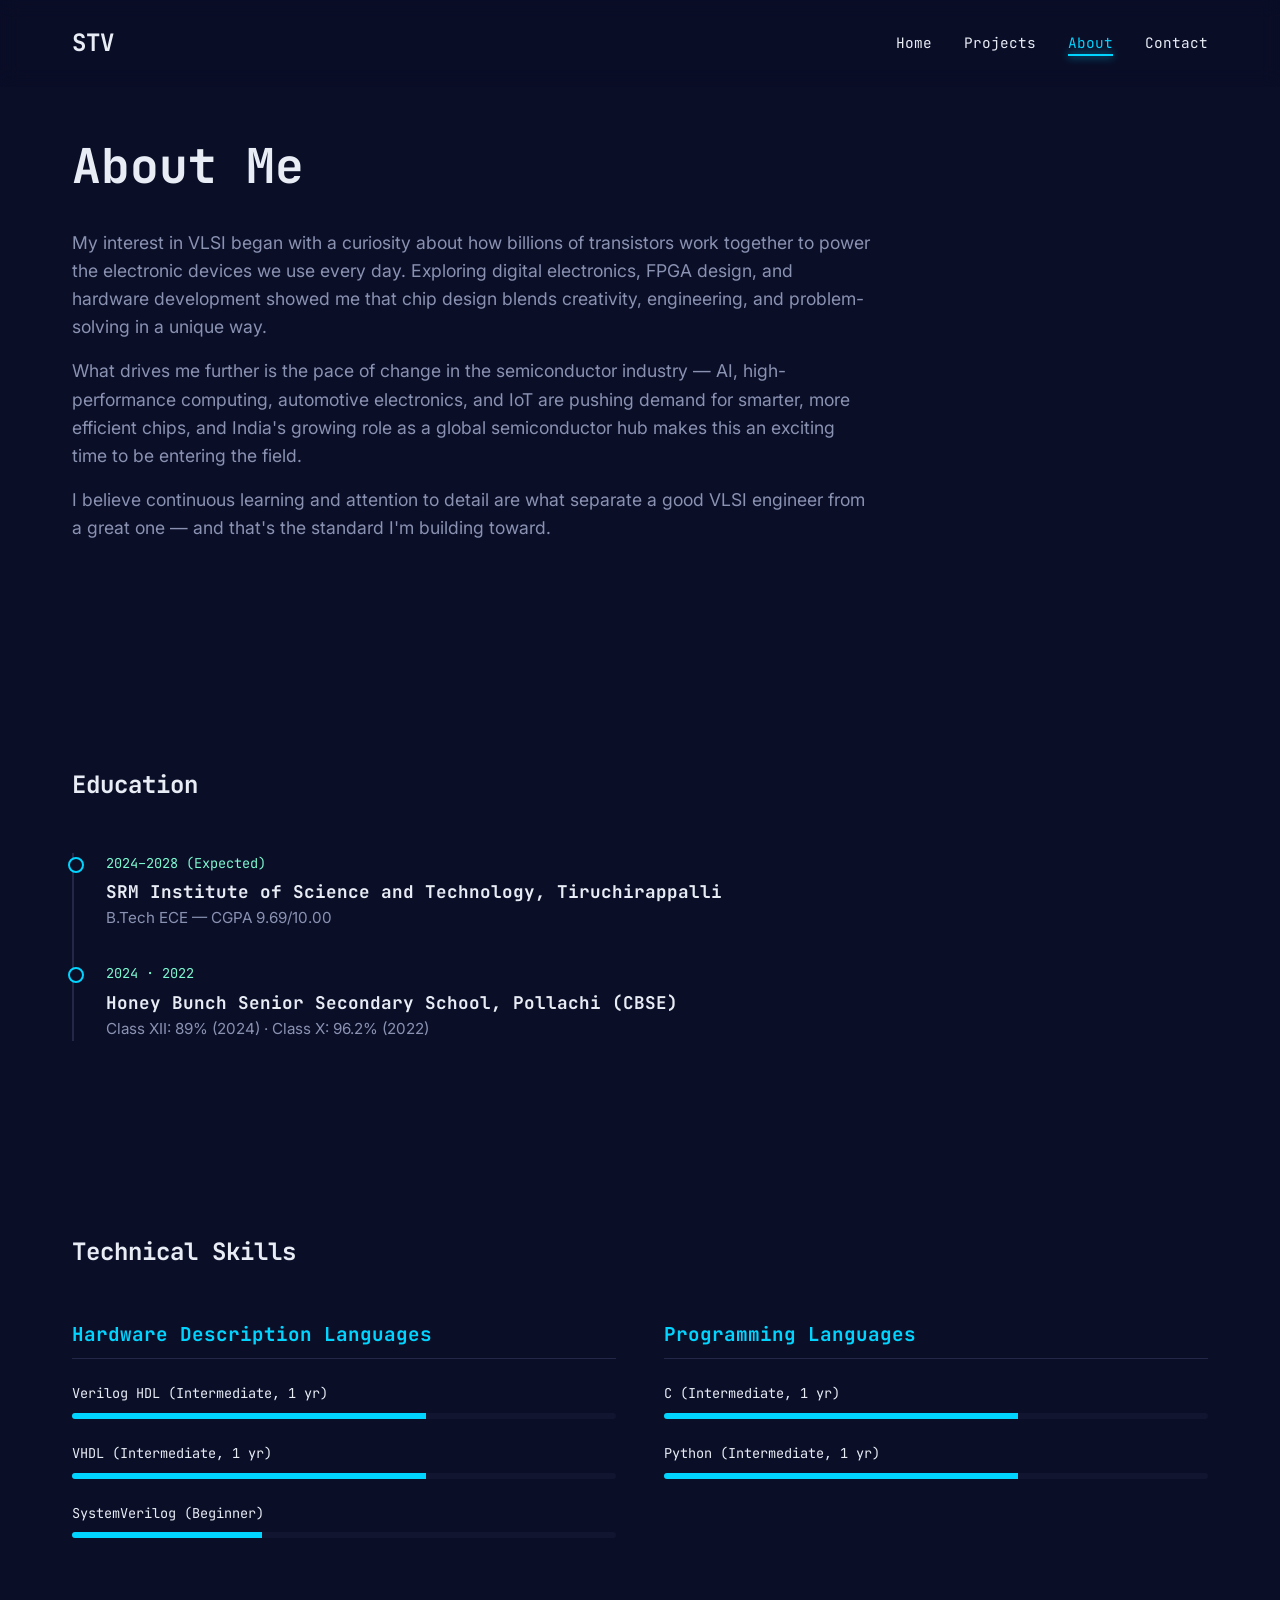
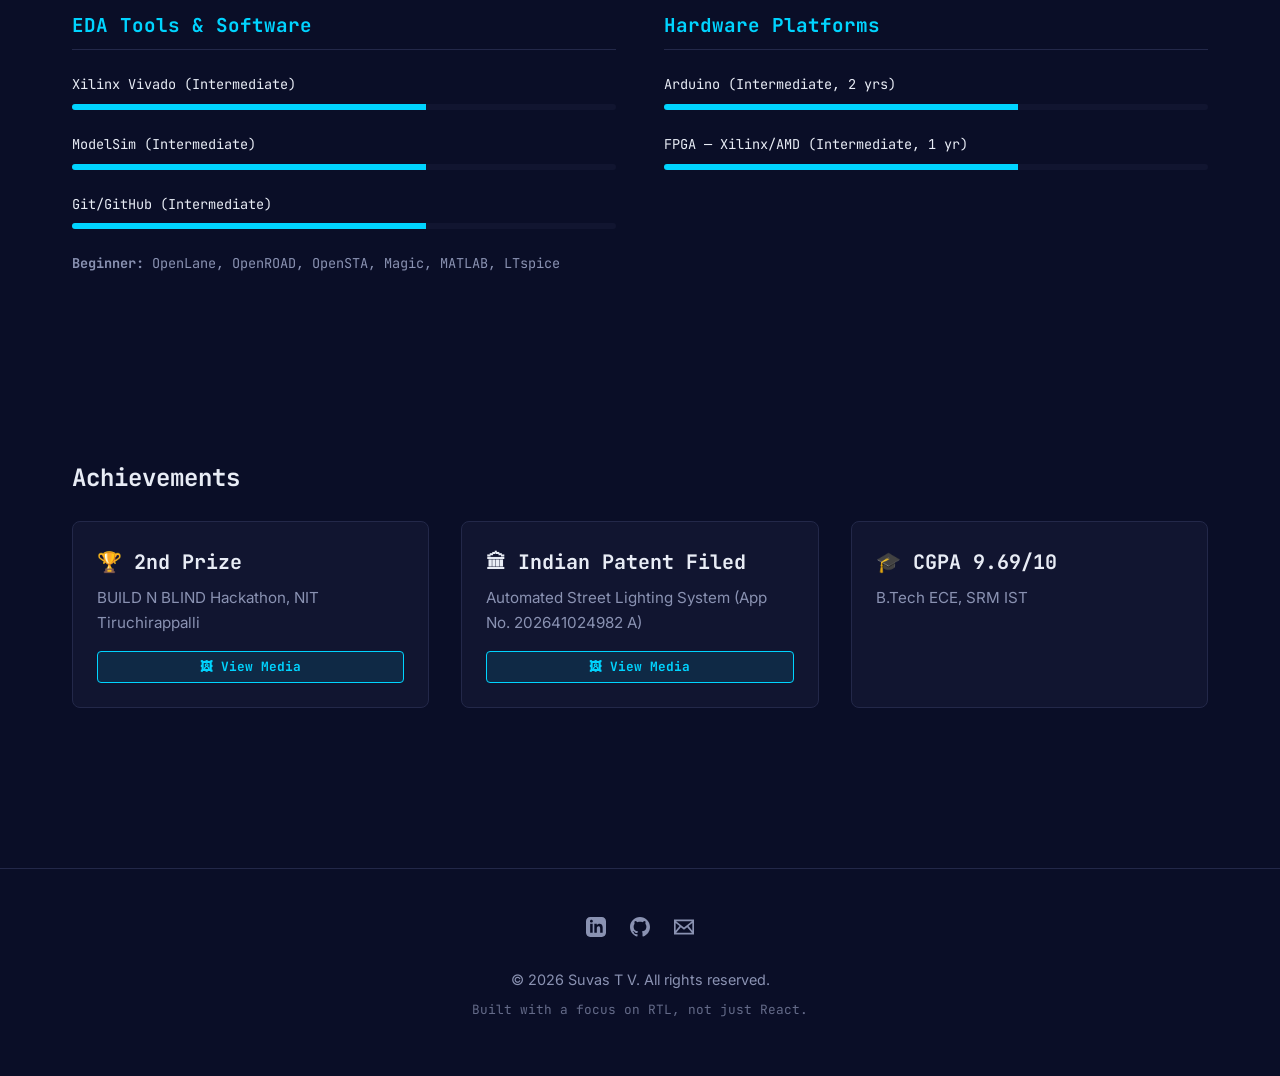
==== about.html @ 04e0a63c "Rename eportfolio/about.html to about.html" ====
<!DOCTYPE html>
<html lang="en">
<head>
  <meta charset="UTF-8">
  <meta name="viewport" content="width=device-width, initial-scale=1.0">
  <title>About | Suvas T V</title>
  <meta name="description" content="About Suvas T V - Education, Skills, and Achievements in VLSI and Embedded Systems.">
  <link rel="stylesheet" href="style.css">
  <link rel="icon" type="image/svg+xml" href="data:image/svg+xml,<svg xmlns=%22http://www.w3.org/2000/svg%22 viewBox=%220 0 100 100%22><rect width=%22100%22 height=%22100%22 fill=%22%230a0e27%22/><text x=%2250%22 y=%2250%22 font-family=%22monospace%22 font-size=%2240%22 font-weight=%22bold%22 fill=%22%2300d4ff%22 text-anchor=%22middle%22 dominant-baseline=%22central%22>STV</text></svg>">
</head>
<body>

  <!-- Navbar -->
  <nav class="navbar">
    <div class="container nav-container">
      <a href="index.html" class="logo">STV</a>
      <ul class="nav-links">
        <li><a href="index.html">Home</a></li>
        <li><a href="projects.html">Projects</a></li>
        <li><a href="about.html" class="active">About</a></li>
        <li><a href="contact.html">Contact</a></li>
      </ul>
      <button class="hamburger" aria-label="Toggle menu">☰</button>
    </div>
  </nav>

  <!-- Mobile Menu -->
  <div class="mobile-menu">
    <div class="nav-links">
      <a href="index.html">Home</a>
      <a href="projects.html">Projects</a>
      <a href="about.html" class="active">About</a>
      <a href="contact.html">Contact</a>
    </div>
  </div>

  <div class="container">
    <section class="about-header">
      <h1>About Me</h1>
      <p>My interest in VLSI began with a curiosity about how billions of transistors work together to power the electronic devices we use every day. Exploring digital electronics, FPGA design, and hardware development showed me that chip design blends creativity, engineering, and problem-solving in a unique way.</p>
      <p>What drives me further is the pace of change in the semiconductor industry &mdash; AI, high-performance computing, automotive electronics, and IoT are pushing demand for smarter, more efficient chips, and India's growing role as a global semiconductor hub makes this an exciting time to be entering the field.</p>
      <p>I believe continuous learning and attention to detail are what separate a good VLSI engineer from a great one &mdash; and that's the standard I'm building toward.</p>
    </section>

    <!-- Education Block -->
    <section>
      <h2>Education</h2>
      <div class="timeline">
        <div class="timeline-item">
          <div class="date">2024–2028 (Expected)</div>
          <h4>SRM Institute of Science and Technology, Tiruchirappalli</h4>
          <p>B.Tech ECE &mdash; CGPA 9.69/10.00</p>
        </div>
        <div class="timeline-item">
          <div class="date">2024 &middot; 2022</div>
          <h4>Honey Bunch Senior Secondary School, Pollachi (CBSE)</h4>
          <p>Class XII: 89% (2024) &middot; Class X: 96.2% (2022)</p>
        </div>
      </div>
    </section>

    <!-- Skills Block -->
    <section>
      <h2>Technical Skills</h2>
      <div class="skills-grid">
        
        <!-- Category 1 -->
        <div class="skill-category">
          <h3>Hardware Description Languages</h3>
          <div class="skill-item">
            <div class="skill-info">
              <span>Verilog HDL (Intermediate, 1 yr)</span>
            </div>
            <div class="skill-bar">
              <div class="skill-fill" data-width="65%"></div>
            </div>
          </div>
          <div class="skill-item">
            <div class="skill-info">
              <span>VHDL (Intermediate, 1 yr)</span>
            </div>
            <div class="skill-bar">
              <div class="skill-fill" data-width="65%"></div>
            </div>
          </div>
          <div class="skill-item">
            <div class="skill-info">
              <span>SystemVerilog (Beginner)</span>
            </div>
            <div class="skill-bar">
              <div class="skill-fill" data-width="35%"></div>
            </div>
          </div>
        </div>

        <!-- Category 2 -->
        <div class="skill-category">
          <h3>Programming Languages</h3>
          <div class="skill-item">
            <div class="skill-info">
              <span>C (Intermediate, 1 yr)</span>
            </div>
            <div class="skill-bar">
              <div class="skill-fill" data-width="65%"></div>
            </div>
          </div>
          <div class="skill-item">
            <div class="skill-info">
              <span>Python (Intermediate, 1 yr)</span>
            </div>
            <div class="skill-bar">
              <div class="skill-fill" data-width="65%"></div>
            </div>
          </div>
        </div>

        <!-- Category 3 -->
        <div class="skill-category">
          <h3>EDA Tools &amp; Software</h3>
          <div class="skill-item">
            <div class="skill-info">
              <span>Xilinx Vivado (Intermediate)</span>
            </div>
            <div class="skill-bar">
              <div class="skill-fill" data-width="65%"></div>
            </div>
          </div>
          <div class="skill-item">
            <div class="skill-info">
              <span>ModelSim (Intermediate)</span>
            </div>
            <div class="skill-bar">
              <div class="skill-fill" data-width="65%"></div>
            </div>
          </div>
          <div class="skill-item">
            <div class="skill-info">
              <span>Git/GitHub (Intermediate)</span>
            </div>
            <div class="skill-bar">
              <div class="skill-fill" data-width="65%"></div>
            </div>
          </div>
          <div class="skill-item" style="margin-top: 1rem;">
            <p class="text-muted" style="font-size: 0.85rem; font-family: var(--font-mono);">
              <strong>Beginner:</strong> OpenLane, OpenROAD, OpenSTA, Magic, MATLAB, LTspice
            </p>
          </div>
        </div>

        <!-- Category 4 -->
        <div class="skill-category">
          <h3>Hardware Platforms</h3>
          <div class="skill-item">
            <div class="skill-info">
              <span>Arduino (Intermediate, 2 yrs)</span>
            </div>
            <div class="skill-bar">
              <div class="skill-fill" data-width="65%"></div>
            </div>
          </div>
          <div class="skill-item">
            <div class="skill-info">
              <span>FPGA — Xilinx/AMD (Intermediate, 1 yr)</span>
            </div>
            <div class="skill-bar">
              <div class="skill-fill" data-width="65%"></div>
            </div>
          </div>
        </div>

      </div>
    </section>

    <!-- Achievements Block -->
    <section>
      <h2>Achievements</h2>
      <div class="card-grid" style="margin-top: 1.5rem;">
        <div class="card" style="padding: 1.5rem;">
          <h3 style="margin-bottom: 0.5rem; display: flex; align-items: center; gap: 0.5rem;">🏆 2nd Prize</h3>
          <p style="margin-bottom: 1rem;">BUILD N BLIND Hackathon, NIT Tiruchirappalli</p>
          <button class="btn btn-primary view-media-btn" data-images='[{"src":"assets/images/certificate-bnb.png","caption":"Certificate of Participation - 2nd Prize BUILD N BLIND Hackathon"}]' style="padding: 0.4rem 0.8rem; font-size: 0.8rem;">🖼 View Media</button>
        </div>
        <div class="card" style="padding: 1.5rem;">
          <h3 style="margin-bottom: 0.5rem; display: flex; align-items: center; gap: 0.5rem;">🏛 Indian Patent Filed</h3>
          <p style="margin-bottom: 1rem;">Automated Street Lighting System (App No. 202641024982 A)</p>
          <button class="btn btn-primary view-media-btn" data-images='[{"src":"assets/images/patent-publication.png","caption":"Patent Application Publication - Automated Street Lighting System"}]' style="padding: 0.4rem 0.8rem; font-size: 0.8rem;">🖼 View Media</button>
        </div>
        <div class="card" style="padding: 1.5rem;">
          <h3 style="margin-bottom: 0.5rem; display: flex; align-items: center; gap: 0.5rem;">🎓 CGPA 9.69/10</h3>
          <p style="margin-bottom: 0;">B.Tech ECE, SRM IST</p>
        </div>
      </div>
    </section>

  </div>

  <!-- Media Gallery Modal -->
  <div class="modal-overlay" id="media-modal" aria-modal="true" role="dialog">
    <button class="modal-close" aria-label="Close modal">✕</button>
    <div class="modal-content">
      <div class="modal-images">
        <!-- JS will populate this with images and captions -->
      </div>
    </div>
  </div>
  <!-- Footer -->
  <footer>
    <div class="container">
      <div class="footer-icons">
        <a href="https://linkedin.com/in/suvas-tv" target="_blank" rel="noopener noreferrer" aria-label="LinkedIn">
          <svg viewBox="0 0 24 24"><path d="M19 0h-14c-2.761 0-5 2.239-5 5v14c0 2.761 2.239 5 5 5h14c2.762 0 5-2.239 5-5v-14c0-2.761-2.238-5-5-5zm-11 19h-3v-11h3v11zm-1.5-12.268c-.966 0-1.75-.79-1.75-1.764s.784-1.764 1.75-1.764 1.75.79 1.75 1.764-.783 1.764-1.75 1.764zm13.5 12.268h-3v-5.604c0-3.368-4-3.113-4 0v5.604h-3v-11h3v1.765c1.396-2.586 7-2.777 7 2.476v6.759z"/></svg>
        </a>
        <a href="https://github.com/Suvas27" target="_blank" rel="noopener noreferrer" aria-label="GitHub">
          <svg viewBox="0 0 24 24"><path d="M12 0c-6.626 0-12 5.373-12 12 0 5.302 3.438 9.8 8.207 11.387.599.111.793-.261.793-.577v-2.234c-3.338.726-4.033-1.416-4.033-1.416-.546-1.387-1.333-1.756-1.333-1.756-1.089-.745.083-.729.083-.729 1.205.084 1.839 1.237 1.839 1.237 1.07 1.834 2.807 1.304 3.492.997.107-.775.418-1.305.762-1.604-2.665-.305-5.467-1.334-5.467-5.931 0-1.311.469-2.381 1.236-3.221-.124-.303-.535-1.524.117-3.176 0 0 1.008-.322 3.301 1.23.957-.266 1.983-.399 3.003-.404 1.02.005 2.047.138 3.006.404 2.291-1.552 3.297-1.23 3.297-1.23.653 1.653.242 2.874.118 3.176.77.84 1.235 1.911 1.235 3.221 0 4.609-2.807 5.624-5.479 5.921.43.372.823 1.102.823 2.222v3.293c0 .319.192.694.801.576 4.765-1.589 8.199-6.086 8.199-11.386 0-6.627-5.373-12-12-12z"/></svg>
        </a>
        <a href="mailto:tvsuvas@gmail.com" aria-label="Email">
          <svg viewBox="0 0 24 24"><path d="M0 3v18h24v-18h-24zm6.623 7.929l-4.623 5.712v-9.458l4.623 3.746zm-4.141-5.929h19.035l-9.517 7.713-9.518-7.713zm5.694 7.188l3.824 3.099 3.83-3.104 5.612 6.817h-18.779l5.513-6.812zm9.208-1.264l4.616-3.741v9.348l-4.616-5.607z"/></svg>
        </a>
      </div>
      <p>&copy; 2026 Suvas T V. All rights reserved.</p>
      <p class="footer-tagline">Built with a focus on RTL, not just React.</p>
    </div>
  </footer>

  <script src="script.js"></script>
</body>
</html>
---- style.css ----
@import url('https://fonts.googleapis.com/css2?family=Inter:wght@300;400;500;600&family=JetBrains+Mono:wght@400;700&display=swap');

:root {
  --bg-primary: #0a0e27;
  --bg-secondary: #111530;
  --accent-primary: #00d4ff;
  --accent-secondary: #7cf9d0;
  --text-primary: #e8ecf5;
  --text-secondary: #8a92b2;
  --border-color: #232849;
  
  --font-mono: 'JetBrains Mono', 'Fira Code', monospace;
  --font-sans: 'Inter', system-ui, sans-serif;
  
  --transition-fast: 0.15s ease-out;
  --transition-med: 0.3s ease-out;
}

* {
  box-sizing: border-box;
  margin: 0;
  padding: 0;
}

body {
  background-color: var(--bg-primary);
  color: var(--text-primary);
  font-family: var(--font-sans);
  line-height: 1.6;
  overflow-x: hidden;
}

h1, h2, h3, h4, h5, h6, .mono {
  font-family: var(--font-mono);
  font-weight: 700;
}

a {
  color: var(--accent-primary);
  text-decoration: none;
  transition: color var(--transition-fast);
}

a:hover {
  color: var(--accent-secondary);
}

/* Typography Utility */
.text-cyan { color: var(--accent-primary); }
.text-mint { color: var(--accent-secondary); }
.text-muted { color: var(--text-secondary); }

/* Layout & Containers */
.container {
  max-width: 1200px;
  margin: 0 auto;
  padding: 0 2rem;
}

section {
  padding: 5rem 0;
}

/* Navbar */
.navbar {
  position: fixed;
  top: 0;
  width: 100%;
  z-index: 1000;
  padding: 1.5rem 0;
  background: rgba(10, 14, 39, 0.7);
  backdrop-filter: blur(10px);
  -webkit-backdrop-filter: blur(10px);
  border-bottom: 1px solid transparent;
  transition: all var(--transition-med);
}

.navbar.scrolled {
  padding: 1rem 0;
  background: rgba(10, 14, 39, 0.95);
  border-bottom: 1px solid var(--border-color);
}

.nav-container {
  display: flex;
  justify-content: space-between;
  align-items: center;
}

.logo {
  font-family: var(--font-mono);
  font-size: 1.5rem;
  font-weight: 700;
  color: var(--text-primary);
}

.nav-links {
  display: flex;
  gap: 2rem;
  list-style: none;
}

.nav-links a {
  color: var(--text-primary);
  font-family: var(--font-mono);
  font-size: 0.9rem;
  position: relative;
}

.nav-links a:hover,
.nav-links a.active {
  color: var(--accent-primary);
}

.nav-links a.active::after {
  content: '';
  position: absolute;
  bottom: -4px;
  left: 0;
  width: 100%;
  height: 2px;
  background-color: var(--accent-primary);
  box-shadow: 0 0 8px var(--accent-primary);
}

.hamburger {
  display: none;
  cursor: pointer;
  background: none;
  border: none;
  color: var(--text-primary);
  font-size: 2rem;
}

/* Buttons */
.btn {
  display: inline-block;
  padding: 0.8rem 1.5rem;
  font-family: var(--font-mono);
  font-size: 0.9rem;
  font-weight: 700;
  border-radius: 4px;
  cursor: pointer;
  transition: all var(--transition-fast);
  text-align: center;
}

.btn-primary {
  background-color: rgba(0, 212, 255, 0.1);
  color: var(--accent-primary);
  border: 1px solid var(--accent-primary);
}

.btn-primary:hover {
  background-color: rgba(0, 212, 255, 0.2);
  color: #fff;
  border-color: #fff;
  box-shadow: 0 0 15px rgba(0, 212, 255, 0.5);
  transform: scale(1.02);
}

.btn-secondary {
  background-color: transparent;
  color: var(--text-primary);
  border: 1px solid var(--border-color);
}

.btn-secondary:hover {
  border-color: var(--accent-primary);
  color: var(--accent-primary);
  box-shadow: 0 0 10px rgba(0, 212, 255, 0.2);
  transform: scale(1.02);
}

/* Circuit Background Pattern (Hero only) */
.hero {
  min-height: 100vh;
  display: flex;
  align-items: center;
  position: relative;
  overflow: hidden;
}

.hero-bg {
  position: absolute;
  top: 0;
  left: 0;
  width: 100%;
  height: 100%;
  z-index: -1;
  opacity: 0.05;
  background-image: 
    radial-gradient(circle at 50% 50%, var(--accent-primary) 1px, transparent 1px),
    linear-gradient(to right, var(--accent-primary) 1px, transparent 1px),
    linear-gradient(to bottom, var(--accent-primary) 1px, transparent 1px);
  background-size: 40px 40px, 40px 40px, 40px 40px;
  background-position: center;
  animation: bg-pulse 8s infinite alternate ease-in-out;
}

@keyframes bg-pulse {
  0% { opacity: 0.03; }
  100% { opacity: 0.08; }
}

.hero-content {
  text-align: center;
  max-width: 800px;
  margin: 0 auto;
  z-index: 1;
}

.hero-content h1 {
  font-size: 4rem;
  margin-bottom: 0.5rem;
  letter-spacing: -1px;
}

.hero-content .subtitle {
  font-size: 1.5rem;
  margin-bottom: 1rem;
}

.hero-content .tagline {
  font-family: var(--font-mono);
  color: var(--text-secondary);
  margin-bottom: 2rem;
  font-size: 0.9rem;
}

.hero-content p {
  color: var(--text-secondary);
  font-size: 1.1rem;
  max-width: 600px;
  margin: 0 auto 3rem auto;
}

.hero-actions {
  display: flex;
  gap: 1rem;
  justify-content: center;
}

/* Stats Strip */
.stats-strip {
  background-color: var(--bg-secondary);
  border-top: 1px solid var(--border-color);
  border-bottom: 1px solid var(--border-color);
  padding: 3rem 0;
}

.stats-grid {
  display: grid;
  grid-template-columns: repeat(4, 1fr);
  gap: 2rem;
  text-align: center;
}

.stat-item h3 {
  font-size: 2.5rem;
  color: var(--accent-primary);
  margin-bottom: 0.5rem;
}

.stat-item p {
  color: var(--text-secondary);
  font-family: var(--font-mono);
  font-size: 0.85rem;
  text-transform: uppercase;
  letter-spacing: 1px;
}

/* Cards (Projects, etc.) */
.card-grid {
  display: grid;
  grid-template-columns: repeat(auto-fit, minmax(300px, 1fr));
  gap: 2rem;
  margin-top: 3rem;
}

.card {
  background-color: var(--bg-secondary);
  border: 1px solid var(--border-color);
  border-radius: 8px;
  padding: 2rem;
  transition: all var(--transition-med);
  position: relative;
  overflow: hidden;
  display: flex;
  flex-direction: column;
}

.card::before {
  content: '';
  position: absolute;
  top: 0; left: 0; right: 0; bottom: 0;
  border-radius: 8px;
  border: 1px solid transparent;
  transition: all var(--transition-med);
  pointer-events: none;
}

.card:hover {
  transform: translateY(-4px);
  box-shadow: 0 10px 30px -15px rgba(0, 212, 255, 0.2);
  border-color: rgba(0, 212, 255, 0.3);
}

.card:hover::before {
  border-color: var(--accent-primary);
  box-shadow: inset 0 0 20px rgba(0, 212, 255, 0.1);
}

.card h3 {
  font-size: 1.25rem;
  margin-bottom: 1rem;
}

.card p {
  color: var(--text-secondary);
  font-size: 0.95rem;
  margin-bottom: 1.5rem;
  flex-grow: 1;
}

.tech-tags {
  display: flex;
  flex-wrap: wrap;
  gap: 0.5rem;
  margin-bottom: 1.5rem;
}

.tag {
  font-family: var(--font-mono);
  font-size: 0.75rem;
  background-color: rgba(124, 249, 208, 0.1);
  color: var(--accent-secondary);
  padding: 0.25rem 0.75rem;
  border-radius: 20px;
}

.card-link {
  font-family: var(--font-mono);
  font-size: 0.9rem;
  font-weight: 700;
  display: inline-flex;
  align-items: center;
  gap: 0.5rem;
}

/* Sections */
.section-header {
  text-align: center;
  margin-bottom: 4rem;
}

.section-header h2 {
  font-size: 2.5rem;
  margin-bottom: 1rem;
}

.section-header p {
  color: var(--text-secondary);
  max-width: 600px;
  margin: 0 auto;
}

/* Project Detailed Case Studies */
.project-case-study {
  margin-bottom: 5rem;
  padding-top: 5rem; /* for anchor scroll offset */
  margin-top: -2rem; /* offset the padding visually */
}

.project-case-study .status-badge {
  display: inline-block;
  font-family: var(--font-mono);
  font-size: 0.8rem;
  padding: 0.3rem 0.8rem;
  border: 1px solid var(--border-color);
  border-radius: 20px;
  margin-bottom: 1rem;
  background-color: var(--bg-secondary);
}

.project-case-study h2 {
  font-size: 2rem;
  margin-bottom: 0.5rem;
}

.project-case-study .subtitle {
  font-size: 1.1rem;
  color: var(--accent-primary);
  margin-bottom: 2rem;
  font-family: var(--font-mono);
}

.project-content {
  display: grid;
  grid-template-columns: 2fr 1fr;
  gap: 3rem;
}

.project-text h3 {
  font-size: 1.2rem;
  margin-bottom: 1rem;
  color: var(--text-primary);
  border-bottom: 1px solid var(--border-color);
  padding-bottom: 0.5rem;
}

.project-text p {
  color: var(--text-secondary);
  margin-bottom: 1.5rem;
}

.project-text ul {
  list-style-type: none;
  margin-bottom: 2rem;
}

.project-text ul li {
  position: relative;
  padding-left: 1.5rem;
  margin-bottom: 0.75rem;
  color: var(--text-secondary);
}

.project-text ul li::before {
  content: '▹';
  position: absolute;
  left: 0;
  color: var(--accent-primary);
  font-family: var(--font-mono);
}

.project-sidebar .stat-grid-small {
  display: grid;
  grid-template-columns: 1fr 1fr;
  gap: 1rem;
  margin-bottom: 2rem;
}

.stat-box {
  background-color: var(--bg-secondary);
  border: 1px solid var(--border-color);
  border-radius: 6px;
  padding: 1rem;
  text-align: center;
}

.stat-box h4 {
  color: var(--accent-primary);
  font-size: 1.25rem;
  margin-bottom: 0.25rem;
}

.stat-box p {
  color: var(--text-secondary);
  font-size: 0.75rem;
  font-family: var(--font-mono);
  text-transform: uppercase;
}

.tools-list {
  font-family: var(--font-mono);
  font-size: 0.85rem;
  color: var(--text-secondary);
  margin-bottom: 2rem;
  line-height: 1.8;
}

.project-actions {
  display: flex;
  gap: 1rem;
  flex-wrap: wrap;
}

.patent-box {
  background-color: rgba(0, 212, 255, 0.05);
  border: 1px solid var(--accent-primary);
  border-radius: 6px;
  padding: 1rem;
  margin-top: 1rem;
  font-size: 0.9rem;
  font-family: var(--font-mono);
}

/* Circuit Divider */
.circuit-divider {
  height: 2px;
  background: linear-gradient(90deg, transparent, var(--accent-primary), transparent);
  opacity: 0.3;
  margin: 3rem 0;
  position: relative;
}

.circuit-divider::after {
  content: '';
  position: absolute;
  left: 50%;
  top: 50%;
  transform: translate(-50%, -50%);
  width: 10px;
  height: 10px;
  border-radius: 50%;
  background-color: var(--accent-primary);
  box-shadow: 0 0 10px var(--accent-primary);
}

/* Modal Gallery */
.modal-overlay {
  position: fixed;
  top: 0; left: 0; right: 0; bottom: 0;
  background: rgba(10, 14, 39, 0.92);
  backdrop-filter: blur(5px);
  -webkit-backdrop-filter: blur(5px);
  z-index: 2000;
  display: flex;
  flex-direction: column;
  justify-content: center;
  align-items: center;
  opacity: 0;
  visibility: hidden;
  transition: all var(--transition-med);
}

.modal-overlay.active {
  opacity: 1;
  visibility: visible;
}

.modal-close {
  position: absolute;
  top: 2rem;
  right: 2rem;
  background: none;
  border: none;
  color: var(--text-primary);
  font-size: 2rem;
  cursor: pointer;
  transition: color var(--transition-fast);
}

.modal-close:hover {
  color: var(--accent-primary);
}

.modal-content {
  width: 90%;
  max-width: 1000px;
  position: relative;
}

.modal-images {
  display: flex;
  overflow-x: auto;
  scroll-snap-type: x mandatory;
  gap: 2rem;
  padding-bottom: 1rem;
  scrollbar-width: thin;
  scrollbar-color: var(--accent-primary) var(--bg-secondary);
}

.modal-images::-webkit-scrollbar {
  height: 8px;
}
.modal-images::-webkit-scrollbar-track {
  background: var(--bg-secondary);
}
.modal-images::-webkit-scrollbar-thumb {
  background-color: var(--accent-primary);
  border-radius: 4px;
}

.modal-image-container {
  flex: 0 0 100%;
  scroll-snap-align: center;
  display: flex;
  flex-direction: column;
  align-items: center;
}

.modal-image-container img {
  max-width: 100%;
  max-height: 70vh;
  object-fit: contain;
  border: 1px solid var(--border-color);
  border-radius: 8px;
  cursor: zoom-in;
  transition: transform var(--transition-med);
}

.modal-image-container img.zoomed {
  transform: scale(1.5);
  cursor: zoom-out;
  z-index: 2001;
}

.modal-caption {
  margin-top: 1rem;
  font-family: var(--font-mono);
  color: var(--text-secondary);
  font-size: 0.9rem;
  text-align: center;
}

/* About Page */
.about-header {
  padding-top: 8rem;
  margin-bottom: 3rem;
}

.about-header h1 {
  font-size: 3rem;
  margin-bottom: 1.5rem;
}

.about-header p {
  color: var(--text-secondary);
  font-size: 1.1rem;
  margin-bottom: 1rem;
  max-width: 800px;
}

.timeline {
  margin-top: 3rem;
  border-left: 2px solid var(--border-color);
  padding-left: 2rem;
}

.timeline-item {
  position: relative;
  margin-bottom: 2rem;
}

.timeline-item::before {
  content: '';
  position: absolute;
  left: -2.35rem;
  top: 0.25rem;
  width: 12px;
  height: 12px;
  border-radius: 50%;
  background-color: var(--bg-primary);
  border: 2px solid var(--accent-primary);
}

.timeline-item h4 {
  font-size: 1.1rem;
  color: var(--text-primary);
}

.timeline-item p {
  color: var(--text-secondary);
  font-size: 0.95rem;
}

.timeline-item .date {
  font-family: var(--font-mono);
  font-size: 0.85rem;
  color: var(--accent-secondary);
  margin-bottom: 0.25rem;
}

/* Skills */
.skills-grid {
  display: grid;
  grid-template-columns: 1fr 1fr;
  gap: 3rem;
  margin-top: 3rem;
}

.skill-category h3 {
  font-size: 1.2rem;
  margin-bottom: 1.5rem;
  color: var(--accent-primary);
  border-bottom: 1px solid var(--border-color);
  padding-bottom: 0.5rem;
}

.skill-item {
  margin-bottom: 1.5rem;
}

.skill-info {
  display: flex;
  justify-content: space-between;
  margin-bottom: 0.5rem;
  font-family: var(--font-mono);
  font-size: 0.85rem;
}

.skill-bar {
  height: 6px;
  background-color: var(--bg-secondary);
  border-radius: 3px;
  overflow: hidden;
}

.skill-fill {
  height: 100%;
  background-color: var(--accent-primary);
  width: 0; /* JS will set this */
  transition: width 1s ease-out;
}

/* Contact Page */
.contact-container {
  display: grid;
  grid-template-columns: 1fr 1fr;
  gap: 4rem;
  padding-top: 8rem;
}

.contact-info h1 {
  font-size: 3rem;
  margin-bottom: 0.5rem;
}

.contact-info > p {
  color: var(--text-secondary);
  font-size: 1.1rem;
  margin-bottom: 2rem;
}

.contact-list {
  list-style: none;
  margin-bottom: 3rem;
}

.contact-list li {
  margin-bottom: 1rem;
  display: flex;
  align-items: center;
  gap: 1rem;
  font-size: 1.1rem;
}

.contact-list li svg {
  width: 24px;
  height: 24px;
  fill: var(--text-secondary);
  transition: fill var(--transition-fast);
}

.contact-list li:hover svg {
  fill: var(--accent-primary);
}

.contact-list li a {
  color: var(--text-primary);
}
.contact-list li a:hover {
  color: var(--accent-primary);
}

.contact-form {
  background-color: var(--bg-secondary);
  padding: 2rem;
  border-radius: 8px;
  border: 1px solid var(--border-color);
}

.form-group {
  margin-bottom: 1.5rem;
}

.form-group label {
  display: block;
  font-family: var(--font-mono);
  font-size: 0.85rem;
  margin-bottom: 0.5rem;
  color: var(--text-secondary);
}

.form-group input,
.form-group textarea {
  width: 100%;
  padding: 0.75rem;
  background-color: var(--bg-primary);
  border: 1px solid var(--border-color);
  border-radius: 4px;
  color: var(--text-primary);
  font-family: var(--font-sans);
  transition: border-color var(--transition-fast);
}

.form-group input:focus,
.form-group textarea:focus {
  outline: none;
  border-color: var(--accent-primary);
}

.form-group textarea {
  resize: vertical;
  min-height: 120px;
}

.success-message {
  display: none;
  margin-top: 1rem;
  padding: 1rem;
  background-color: rgba(124, 249, 208, 0.1);
  border: 1px solid var(--accent-secondary);
  color: var(--accent-secondary);
  border-radius: 4px;
  font-family: var(--font-mono);
  font-size: 0.9rem;
}

.success-message.show {
  display: block;
}

/* Footer */
footer {
  text-align: center;
  padding: 3rem 0;
  border-top: 1px solid var(--border-color);
  margin-top: 5rem;
}

.footer-icons {
  display: flex;
  justify-content: center;
  gap: 1.5rem;
  margin-bottom: 1.5rem;
}

.footer-icons a svg {
  width: 20px;
  height: 20px;
  fill: var(--text-secondary);
  transition: fill var(--transition-fast), transform var(--transition-fast);
}

.footer-icons a:hover svg {
  fill: var(--accent-primary);
  transform: translateY(-2px);
}

footer p {
  color: var(--text-secondary);
  font-size: 0.9rem;
  margin-bottom: 0.5rem;
}

footer .footer-tagline {
  font-family: var(--font-mono);
  font-size: 0.8rem;
  color: var(--text-secondary);
  opacity: 0.7;
}

/* Mobile Menu Overlay */
.mobile-menu {
  position: fixed;
  top: 0; left: 0; right: 0; bottom: 0;
  background-color: rgba(10, 14, 39, 0.98);
  z-index: 999;
  display: flex;
  flex-direction: column;
  justify-content: center;
  align-items: center;
  opacity: 0;
  visibility: hidden;
  transition: all var(--transition-med);
}

.mobile-menu.open {
  opacity: 1;
  visibility: visible;
}

.mobile-menu .nav-links {
  flex-direction: column;
  text-align: center;
  gap: 3rem;
}

.mobile-menu .nav-links a {
  font-size: 1.5rem;
}

/* Reduced Motion */
@media (prefers-reduced-motion: reduce) {
  * {
    animation-duration: 0.01ms !important;
    animation-iteration-count: 1 !important;
    transition-duration: 0.01ms !important;
    scroll-behavior: auto !important;
  }
}

/* Responsive Breakpoints */
@media (max-width: 1024px) {
  .hero-content h1 {
    font-size: 3.5rem;
  }
  .stats-grid {
    grid-template-columns: repeat(2, 1fr);
  }
  .skills-grid {
    grid-template-columns: 1fr;
  }
  .contact-container {
    grid-template-columns: 1fr;
    gap: 3rem;
  }
}

@media (max-width: 768px) {
  .nav-links {
    display: none;
  }
  .hamburger {
    display: block;
    z-index: 1001;
  }
  
  .hero-content h1 {
    font-size: 2.5rem;
  }
  .hero-content .subtitle {
    font-size: 1.2rem;
  }
  
  .project-content {
    grid-template-columns: 1fr;
  }
  
  .stats-strip {
    padding: 2rem 0;
  }
  
  .section-header h2 {
    font-size: 2rem;
  }
  .about-header h1 {
    font-size: 2.5rem;
  }
}

@media (max-width: 480px) {
  .stats-grid {
    grid-template-columns: 1fr;
  }
  .hero-actions {
    flex-direction: column;
    width: 100%;
  }
  .btn {
    width: 100%;
  }
}
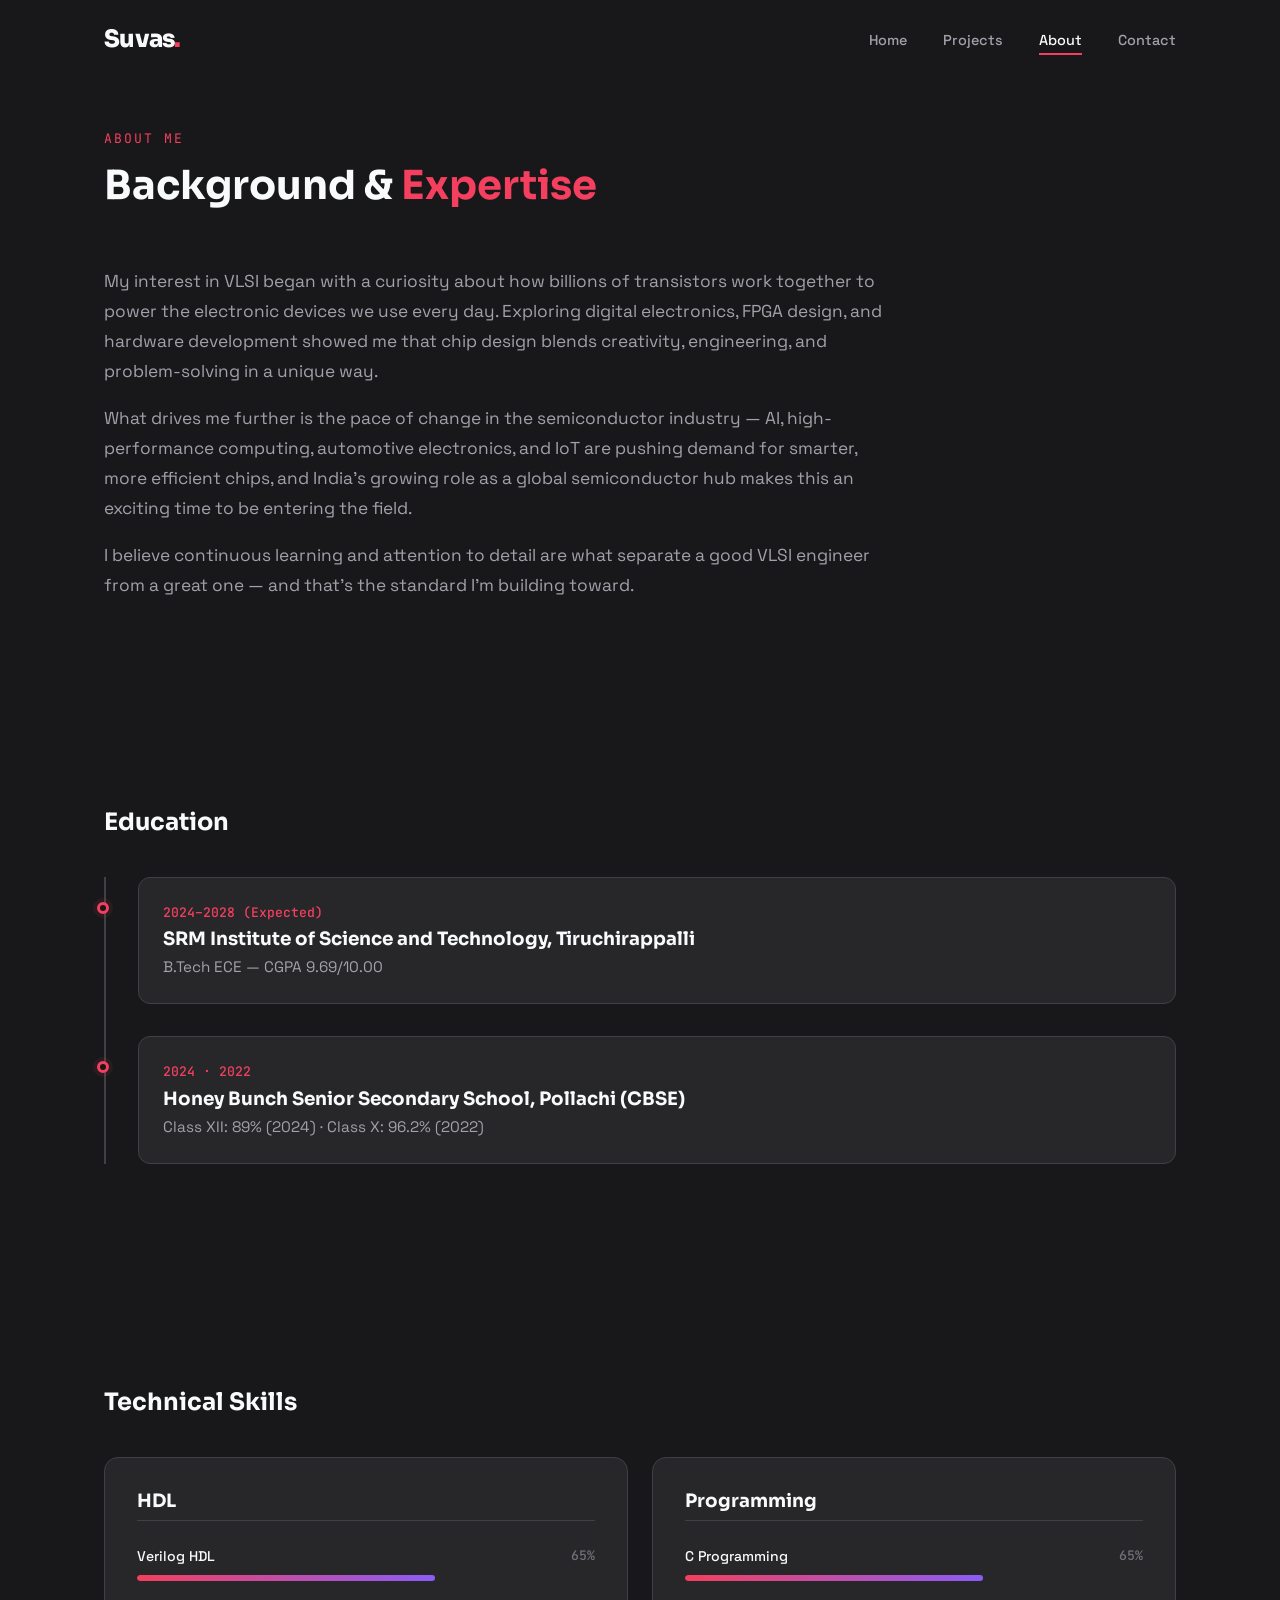
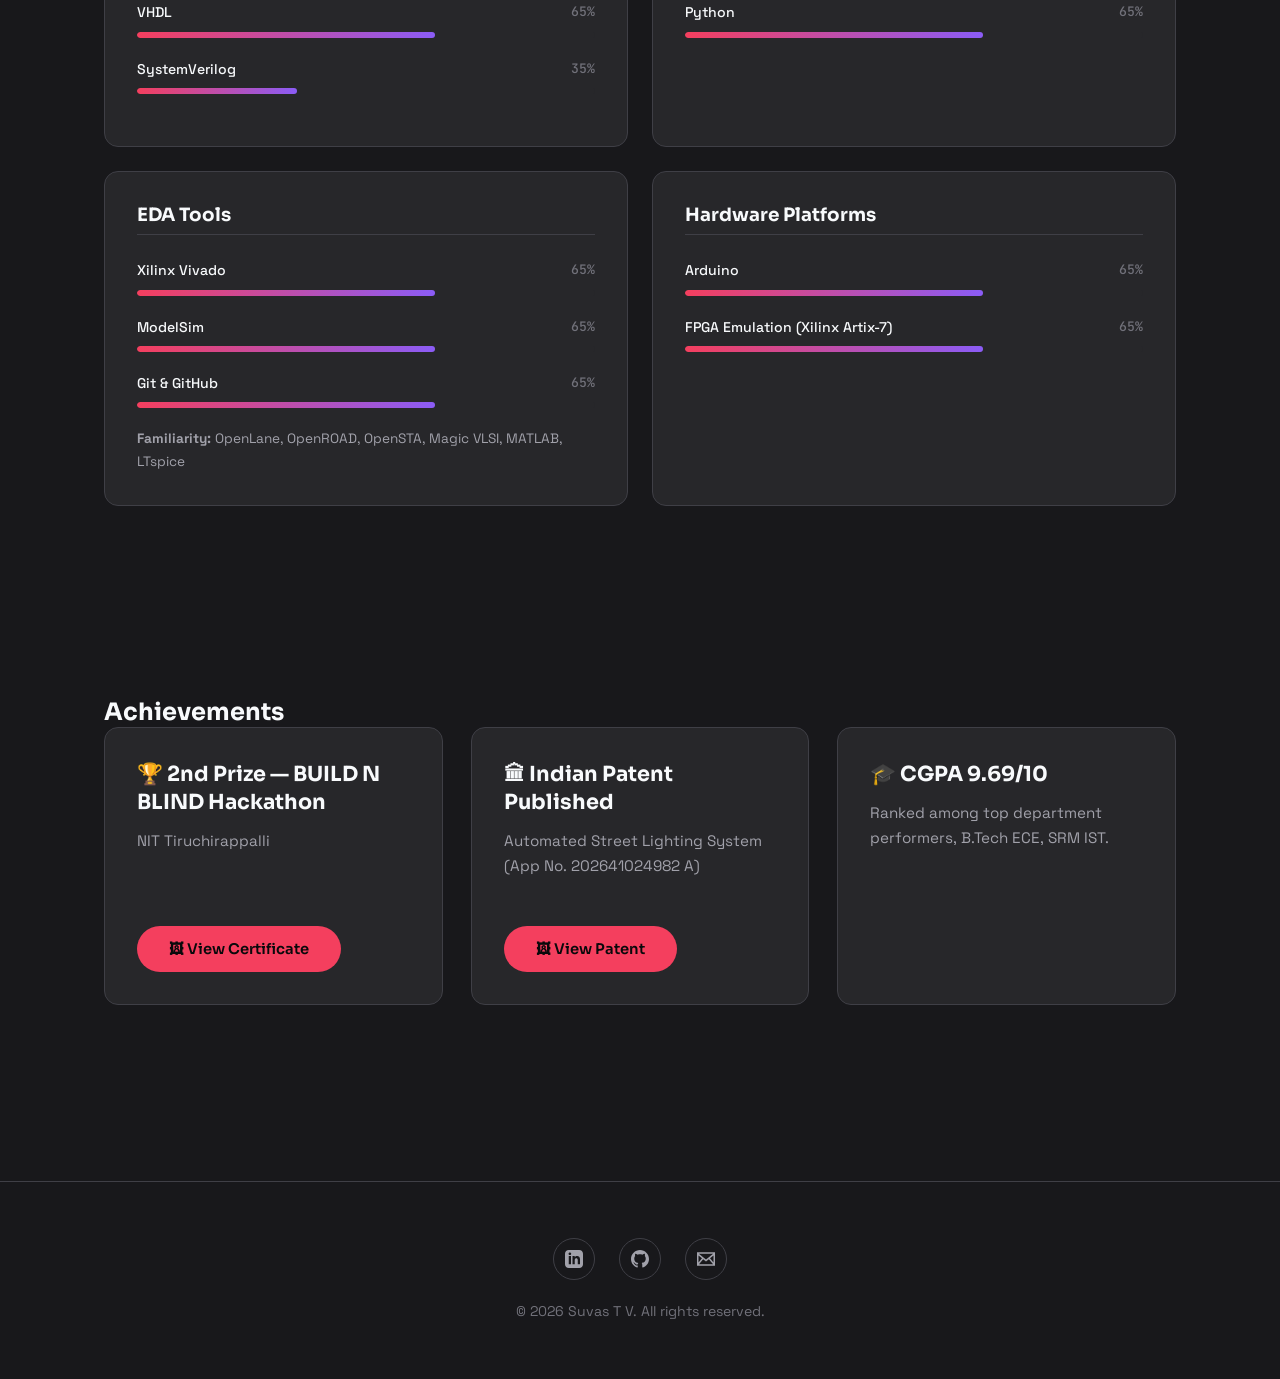
==== commit 1f3e8125: "Add files via upload" ====
--- a/about.html
+++ b/about.html
@@ -3,17 +3,17 @@
 <head>
   <meta charset="UTF-8">
   <meta name="viewport" content="width=device-width, initial-scale=1.0">
-  <title>About | Suvas T V</title>
-  <meta name="description" content="About Suvas T V - Education, Skills, and Achievements in VLSI and Embedded Systems.">
+  <title>About | Suvas T V &mdash; VLSI &amp; Embedded Systems</title>
+  <meta name="description" content="Background, education, technical skills, and achievements of Suvas T V — ECE undergraduate specializing in VLSI Physical Design and FPGA Engineering.">
   <link rel="stylesheet" href="style.css">
-  <link rel="icon" type="image/svg+xml" href="data:image/svg+xml,<svg xmlns=%22http://www.w3.org/2000/svg%22 viewBox=%220 0 100 100%22><rect width=%22100%22 height=%22100%22 fill=%22%230a0e27%22/><text x=%2250%22 y=%2250%22 font-family=%22monospace%22 font-size=%2240%22 font-weight=%22bold%22 fill=%22%2300d4ff%22 text-anchor=%22middle%22 dominant-baseline=%22central%22>STV</text></svg>">
+  <link rel="icon" type="image/svg+xml" href="data:image/svg+xml,<svg xmlns=%22http://www.w3.org/2000/svg%22 viewBox=%220 0 100 100%22><rect width=%22100%22 height=%22100%22 rx=%2216%22 fill=%22%23030712%22/><text x=%2250%22 y=%2253%22 font-family=%22sans-serif%22 font-size=%2236%22 font-weight=%22800%22 fill=%22%236ee7b7%22 text-anchor=%22middle%22 dominant-baseline=%22central%22>STV</text></svg>">
 </head>
 <body>
 
   <!-- Navbar -->
   <nav class="navbar">
     <div class="container nav-container">
-      <a href="index.html" class="logo">STV</a>
+      <a href="index.html" class="logo">Suvas<em>.</em></a>
       <ul class="nav-links">
         <li><a href="index.html">Home</a></li>
         <li><a href="projects.html">Projects</a></li>
@@ -34,58 +34,78 @@
     </div>
   </div>
 
-  <div class="container">
-    <section class="about-header">
-      <h1>About Me</h1>
-      <p>My interest in VLSI began with a curiosity about how billions of transistors work together to power the electronic devices we use every day. Exploring digital electronics, FPGA design, and hardware development showed me that chip design blends creativity, engineering, and problem-solving in a unique way.</p>
-      <p>What drives me further is the pace of change in the semiconductor industry &mdash; AI, high-performance computing, automotive electronics, and IoT are pushing demand for smarter, more efficient chips, and India's growing role as a global semiconductor hub makes this an exciting time to be entering the field.</p>
-      <p>I believe continuous learning and attention to detail are what separate a good VLSI engineer from a great one &mdash; and that's the standard I'm building toward.</p>
-    </section>
-
-    <!-- Education Block -->
-    <section>
-      <h2>Education</h2>
+  <!-- About Header -->
+  <section class="about-header" style="padding-top: 8rem;">
+    <div class="container">
+      <div class="section-header reveal">
+        <span class="section-label">About Me</span>
+        <h2>Background &amp; <em>Expertise</em></h2>
+      </div>
+
+      <p class="reveal" style="color: var(--text-secondary); max-width: 780px; line-height: 1.75;">
+        My interest in VLSI began with a curiosity about how billions of transistors work together to power the electronic devices we use every day. Exploring digital electronics, FPGA design, and hardware development showed me that chip design blends creativity, engineering, and problem-solving in a unique way.
+      </p>
+      <p class="reveal" style="color: var(--text-secondary); max-width: 780px; line-height: 1.75;">
+        What drives me further is the pace of change in the semiconductor industry &mdash; AI, high-performance computing, automotive electronics, and IoT are pushing demand for smarter, more efficient chips, and India&rsquo;s growing role as a global semiconductor hub makes this an exciting time to be entering the field.
+      </p>
+      <p class="reveal" style="color: var(--text-secondary); max-width: 780px; line-height: 1.75;">
+        I believe continuous learning and attention to detail are what separate a good VLSI engineer from a great one &mdash; and that&rsquo;s the standard I&rsquo;m building toward.
+      </p>
+    </div>
+  </section>
+
+  <!-- Education -->
+  <section class="education">
+    <div class="container">
+      <h2 class="reveal">Education</h2>
+
       <div class="timeline">
-        <div class="timeline-item">
-          <div class="date">2024–2028 (Expected)</div>
-          <h4>SRM Institute of Science and Technology, Tiruchirappalli</h4>
+        <div class="timeline-item reveal">
+          <div class="timeline-date">2024&ndash;2028 (Expected)</div>
+          <h3>SRM Institute of Science and Technology, Tiruchirappalli</h3>
           <p>B.Tech ECE &mdash; CGPA 9.69/10.00</p>
         </div>
-        <div class="timeline-item">
-          <div class="date">2024 &middot; 2022</div>
-          <h4>Honey Bunch Senior Secondary School, Pollachi (CBSE)</h4>
+        <div class="timeline-item reveal">
+          <div class="timeline-date">2024 &middot; 2022</div>
+          <h3>Honey Bunch Senior Secondary School, Pollachi (CBSE)</h3>
           <p>Class XII: 89% (2024) &middot; Class X: 96.2% (2022)</p>
         </div>
       </div>
-    </section>
-
-    <!-- Skills Block -->
-    <section>
-      <h2>Technical Skills</h2>
+    </div>
+  </section>
+
+  <!-- Technical Skills -->
+  <section class="technical-skills">
+    <div class="container">
+      <h2 class="reveal">Technical Skills</h2>
+
       <div class="skills-grid">
-        
-        <!-- Category 1 -->
-        <div class="skill-category">
-          <h3>Hardware Description Languages</h3>
-          <div class="skill-item">
-            <div class="skill-info">
-              <span>Verilog HDL (Intermediate, 1 yr)</span>
-            </div>
-            <div class="skill-bar">
-              <div class="skill-fill" data-width="65%"></div>
-            </div>
-          </div>
-          <div class="skill-item">
-            <div class="skill-info">
-              <span>VHDL (Intermediate, 1 yr)</span>
-            </div>
-            <div class="skill-bar">
-              <div class="skill-fill" data-width="65%"></div>
-            </div>
-          </div>
-          <div class="skill-item">
-            <div class="skill-info">
-              <span>SystemVerilog (Beginner)</span>
+
+        <!-- HDL -->
+        <div class="skill-category reveal">
+          <h3>HDL</h3>
+          <div class="skill-item">
+            <div class="skill-info">
+              <span>Verilog HDL</span>
+              <span>65%</span>
+            </div>
+            <div class="skill-bar">
+              <div class="skill-fill" data-width="65%"></div>
+            </div>
+          </div>
+          <div class="skill-item">
+            <div class="skill-info">
+              <span>VHDL</span>
+              <span>65%</span>
+            </div>
+            <div class="skill-bar">
+              <div class="skill-fill" data-width="65%"></div>
+            </div>
+          </div>
+          <div class="skill-item">
+            <div class="skill-info">
+              <span>SystemVerilog</span>
+              <span>35%</span>
             </div>
             <div class="skill-bar">
               <div class="skill-fill" data-width="35%"></div>
@@ -93,107 +113,120 @@
           </div>
         </div>
 
-        <!-- Category 2 -->
-        <div class="skill-category">
-          <h3>Programming Languages</h3>
-          <div class="skill-item">
-            <div class="skill-info">
-              <span>C (Intermediate, 1 yr)</span>
-            </div>
-            <div class="skill-bar">
-              <div class="skill-fill" data-width="65%"></div>
-            </div>
-          </div>
-          <div class="skill-item">
-            <div class="skill-info">
-              <span>Python (Intermediate, 1 yr)</span>
-            </div>
-            <div class="skill-bar">
-              <div class="skill-fill" data-width="65%"></div>
-            </div>
-          </div>
-        </div>
-
-        <!-- Category 3 -->
-        <div class="skill-category">
-          <h3>EDA Tools &amp; Software</h3>
-          <div class="skill-item">
-            <div class="skill-info">
-              <span>Xilinx Vivado (Intermediate)</span>
-            </div>
-            <div class="skill-bar">
-              <div class="skill-fill" data-width="65%"></div>
-            </div>
-          </div>
-          <div class="skill-item">
-            <div class="skill-info">
-              <span>ModelSim (Intermediate)</span>
-            </div>
-            <div class="skill-bar">
-              <div class="skill-fill" data-width="65%"></div>
-            </div>
-          </div>
-          <div class="skill-item">
-            <div class="skill-info">
-              <span>Git/GitHub (Intermediate)</span>
-            </div>
-            <div class="skill-bar">
-              <div class="skill-fill" data-width="65%"></div>
-            </div>
-          </div>
-          <div class="skill-item" style="margin-top: 1rem;">
-            <p class="text-muted" style="font-size: 0.85rem; font-family: var(--font-mono);">
-              <strong>Beginner:</strong> OpenLane, OpenROAD, OpenSTA, Magic, MATLAB, LTspice
-            </p>
-          </div>
-        </div>
-
-        <!-- Category 4 -->
-        <div class="skill-category">
+        <!-- Programming -->
+        <div class="skill-category reveal">
+          <h3>Programming</h3>
+          <div class="skill-item">
+            <div class="skill-info">
+              <span>C Programming</span>
+              <span>65%</span>
+            </div>
+            <div class="skill-bar">
+              <div class="skill-fill" data-width="65%"></div>
+            </div>
+          </div>
+          <div class="skill-item">
+            <div class="skill-info">
+              <span>Python</span>
+              <span>65%</span>
+            </div>
+            <div class="skill-bar">
+              <div class="skill-fill" data-width="65%"></div>
+            </div>
+          </div>
+        </div>
+
+        <!-- EDA Tools -->
+        <div class="skill-category reveal">
+          <h3>EDA Tools</h3>
+          <div class="skill-item">
+            <div class="skill-info">
+              <span>Xilinx Vivado</span>
+              <span>65%</span>
+            </div>
+            <div class="skill-bar">
+              <div class="skill-fill" data-width="65%"></div>
+            </div>
+          </div>
+          <div class="skill-item">
+            <div class="skill-info">
+              <span>ModelSim</span>
+              <span>65%</span>
+            </div>
+            <div class="skill-bar">
+              <div class="skill-fill" data-width="65%"></div>
+            </div>
+          </div>
+          <div class="skill-item">
+            <div class="skill-info">
+              <span>Git &amp; GitHub</span>
+              <span>65%</span>
+            </div>
+            <div class="skill-bar">
+              <div class="skill-fill" data-width="65%"></div>
+            </div>
+          </div>
+          <p style="color: var(--text-secondary); font-size: 0.85rem; margin-top: 0.75rem;">
+            <strong>Familiarity:</strong> OpenLane, OpenROAD, OpenSTA, Magic VLSI, MATLAB, LTspice
+          </p>
+        </div>
+
+        <!-- Hardware Platforms -->
+        <div class="skill-category reveal">
           <h3>Hardware Platforms</h3>
           <div class="skill-item">
             <div class="skill-info">
-              <span>Arduino (Intermediate, 2 yrs)</span>
-            </div>
-            <div class="skill-bar">
-              <div class="skill-fill" data-width="65%"></div>
-            </div>
-          </div>
-          <div class="skill-item">
-            <div class="skill-info">
-              <span>FPGA — Xilinx/AMD (Intermediate, 1 yr)</span>
-            </div>
-            <div class="skill-bar">
-              <div class="skill-fill" data-width="65%"></div>
-            </div>
-          </div>
-        </div>
-
-      </div>
-    </section>
-
-    <!-- Achievements Block -->
-    <section>
-      <h2>Achievements</h2>
-      <div class="card-grid" style="margin-top: 1.5rem;">
-        <div class="card" style="padding: 1.5rem;">
-          <h3 style="margin-bottom: 0.5rem; display: flex; align-items: center; gap: 0.5rem;">🏆 2nd Prize</h3>
-          <p style="margin-bottom: 1rem;">BUILD N BLIND Hackathon, NIT Tiruchirappalli</p>
-          <button class="btn btn-primary view-media-btn" data-images='[{"src":"assets/images/certificate-bnb.png","caption":"Certificate of Participation - 2nd Prize BUILD N BLIND Hackathon"}]' style="padding: 0.4rem 0.8rem; font-size: 0.8rem;">🖼 View Media</button>
-        </div>
-        <div class="card" style="padding: 1.5rem;">
-          <h3 style="margin-bottom: 0.5rem; display: flex; align-items: center; gap: 0.5rem;">🏛 Indian Patent Filed</h3>
-          <p style="margin-bottom: 1rem;">Automated Street Lighting System (App No. 202641024982 A)</p>
-          <button class="btn btn-primary view-media-btn" data-images='[{"src":"assets/images/patent-publication.png","caption":"Patent Application Publication - Automated Street Lighting System"}]' style="padding: 0.4rem 0.8rem; font-size: 0.8rem;">🖼 View Media</button>
-        </div>
-        <div class="card" style="padding: 1.5rem;">
-          <h3 style="margin-bottom: 0.5rem; display: flex; align-items: center; gap: 0.5rem;">🎓 CGPA 9.69/10</h3>
-          <p style="margin-bottom: 0;">B.Tech ECE, SRM IST</p>
-        </div>
-      </div>
-    </section>
-
-  </div>
+              <span>Arduino</span>
+              <span>65%</span>
+            </div>
+            <div class="skill-bar">
+              <div class="skill-fill" data-width="65%"></div>
+            </div>
+          </div>
+          <div class="skill-item">
+            <div class="skill-info">
+              <span>FPGA Emulation (Xilinx Artix-7)</span>
+              <span>65%</span>
+            </div>
+            <div class="skill-bar">
+              <div class="skill-fill" data-width="65%"></div>
+            </div>
+          </div>
+        </div>
+
+      </div>
+    </div>
+  </section>
+
+  <!-- Achievements -->
+  <section class="achievements">
+    <div class="container">
+      <h2 class="reveal">Achievements</h2>
+
+      <div class="card-grid">
+        <div class="card reveal">
+          <h3>🏆 2nd Prize &mdash; BUILD N BLIND Hackathon</h3>
+          <p>NIT Tiruchirappalli</p>
+          <div class="project-actions" style="margin-top: 1.5rem;">
+            <button class="btn btn-primary view-media-btn" data-images='[{"src":"assets/images/certificate-bnb.png","caption":"BUILD N BLIND Hackathon — 2nd Prize Certificate"}]'>🖼 View Certificate</button>
+          </div>
+        </div>
+
+        <div class="card reveal reveal-delay-1">
+          <h3>🏛 Indian Patent Published</h3>
+          <p>Automated Street Lighting System (App No. 202641024982 A)</p>
+          <div class="project-actions" style="margin-top: 1.5rem;">
+            <button class="btn btn-primary view-media-btn" data-images='[{"src":"assets/images/patent-publication.png","caption":"Indian Patent Publication — App No. 202641024982 A"}]'>🖼 View Patent</button>
+          </div>
+        </div>
+
+        <div class="card reveal reveal-delay-2">
+          <h3>🎓 CGPA 9.69/10</h3>
+          <p>Ranked among top department performers, B.Tech ECE, SRM IST.</p>
+        </div>
+      </div>
+    </div>
+  </section>
 
   <!-- Media Gallery Modal -->
   <div class="modal-overlay" id="media-modal" aria-modal="true" role="dialog">
@@ -204,6 +237,7 @@
       </div>
     </div>
   </div>
+
   <!-- Footer -->
   <footer>
     <div class="container">
@@ -219,7 +253,6 @@
         </a>
       </div>
       <p>&copy; 2026 Suvas T V. All rights reserved.</p>
-      <p class="footer-tagline">Built with a focus on RTL, not just React.</p>
     </div>
   </footer>
 
--- a/style.css
+++ b/style.css
@@ -1,84 +1,127 @@
-@import url('https://fonts.googleapis.com/css2?family=Inter:wght@300;400;500;600&family=JetBrains+Mono:wght@400;700&display=swap');
+@import url('https://fonts.googleapis.com/css2?family=Sora:wght@300;400;500;600;700;800&family=Space+Grotesk:wght@400;500;600;700&family=JetBrains+Mono:wght@400;500&display=swap');
+
+/* ==========================================================================
+   SUVAS T V — PROFESSIONAL PORTFOLIO DESIGN SYSTEM
+   Graphite & Crimson — Rose + Violet on Deep Zinc
+   ========================================================================== */
 
 :root {
-  --bg-primary: #0a0e27;
-  --bg-secondary: #111530;
-  --accent-primary: #00d4ff;
-  --accent-secondary: #7cf9d0;
-  --text-primary: #e8ecf5;
-  --text-secondary: #8a92b2;
-  --border-color: #232849;
-  
-  --font-mono: 'JetBrains Mono', 'Fira Code', monospace;
-  --font-sans: 'Inter', system-ui, sans-serif;
-  
-  --transition-fast: 0.15s ease-out;
-  --transition-med: 0.3s ease-out;
-}
-
-* {
+  --bg-deep: #09090b;
+  --bg-primary: #18181b;
+  --bg-secondary: #27272a;
+  --bg-card: #27272a;
+  --bg-card-hover: #3f3f46;
+
+  --accent: #f43f5e;
+  --accent-hover: #fb7185;
+  --accent-glow: rgba(244, 63, 94, 0.30);
+  --accent-subtle: rgba(244, 63, 94, 0.08);
+  --teal: #8b5cf6;
+  --teal-glow: rgba(139, 92, 246, 0.25);
+
+  --text-primary: #f8fafc;
+  --text-secondary: #a1a1aa;
+  --text-muted: #71717a;
+  --border: #3f3f46;
+  --border-hover: #52525b;
+
+  --font-heading: 'Sora', sans-serif;
+  --font-body: 'Space Grotesk', sans-serif;
+  --font-mono: 'JetBrains Mono', monospace;
+
+  --ease-out-expo: cubic-bezier(0.16, 1, 0.3, 1);
+  --transition-fast: 0.2s var(--ease-out-expo);
+  --transition-med: 0.4s var(--ease-out-expo);
+  --transition-slow: 0.6s var(--ease-out-expo);
+}
+
+/* === RESET === */
+*, *::before, *::after {
   box-sizing: border-box;
   margin: 0;
   padding: 0;
 }
 
+html {
+  scroll-behavior: smooth;
+}
+
 body {
-  background-color: var(--bg-primary);
+  background: var(--bg-primary);
   color: var(--text-primary);
-  font-family: var(--font-sans);
-  line-height: 1.6;
+  font-family: var(--font-body);
+  line-height: 1.65;
   overflow-x: hidden;
-}
-
-h1, h2, h3, h4, h5, h6, .mono {
-  font-family: var(--font-mono);
+  -webkit-font-smoothing: antialiased;
+}
+
+h1, h2, h3, h4, h5, h6 {
+  font-family: var(--font-heading);
   font-weight: 700;
+  line-height: 1.2;
+  color: var(--text-primary);
 }
 
 a {
-  color: var(--accent-primary);
+  color: var(--accent);
   text-decoration: none;
   transition: color var(--transition-fast);
 }
 
 a:hover {
-  color: var(--accent-secondary);
-}
-
-/* Typography Utility */
-.text-cyan { color: var(--accent-primary); }
-.text-mint { color: var(--accent-secondary); }
-.text-muted { color: var(--text-secondary); }
-
-/* Layout & Containers */
+  color: var(--accent-hover);
+}
+
+img {
+  max-width: 100%;
+  display: block;
+}
+
+/* === LAYOUT === */
 .container {
-  max-width: 1200px;
+  max-width: 1120px;
   margin: 0 auto;
-  padding: 0 2rem;
+  padding: 0 1.5rem;
 }
 
 section {
-  padding: 5rem 0;
-}
-
-/* Navbar */
+  padding: 6rem 0;
+}
+
+/* === SCROLL REVEAL ANIMATIONS === */
+.reveal {
+  opacity: 0;
+  transform: translateY(40px);
+  transition: opacity 0.7s var(--ease-out-expo), transform 0.7s var(--ease-out-expo);
+}
+
+.reveal.visible {
+  opacity: 1;
+  transform: translateY(0);
+}
+
+.reveal-delay-1 { transition-delay: 0.1s; }
+.reveal-delay-2 { transition-delay: 0.2s; }
+.reveal-delay-3 { transition-delay: 0.3s; }
+.reveal-delay-4 { transition-delay: 0.4s; }
+
+/* === NAVBAR === */
 .navbar {
   position: fixed;
   top: 0;
   width: 100%;
   z-index: 1000;
-  padding: 1.5rem 0;
-  background: rgba(10, 14, 39, 0.7);
-  backdrop-filter: blur(10px);
-  -webkit-backdrop-filter: blur(10px);
-  border-bottom: 1px solid transparent;
+  padding: 1.25rem 0;
+  background: transparent;
   transition: all var(--transition-med);
 }
 
 .navbar.scrolled {
-  padding: 1rem 0;
-  background: rgba(10, 14, 39, 0.95);
-  border-bottom: 1px solid var(--border-color);
+  padding: 0.85rem 0;
+  background: rgba(13, 13, 13, 0.92);
+  backdrop-filter: blur(20px);
+  -webkit-backdrop-filter: blur(20px);
+  border-bottom: 1px solid var(--border);
 }
 
 .nav-container {
@@ -88,232 +131,456 @@
 }
 
 .logo {
-  font-family: var(--font-mono);
+  font-family: var(--font-heading);
   font-size: 1.5rem;
-  font-weight: 700;
+  font-weight: 800;
   color: var(--text-primary);
+  letter-spacing: -0.03em;
+}
+
+.logo em {
+  color: var(--accent);
+  font-style: normal;
 }
 
 .nav-links {
   display: flex;
-  gap: 2rem;
+  gap: 2.25rem;
   list-style: none;
+  align-items: center;
 }
 
 .nav-links a {
-  color: var(--text-primary);
-  font-family: var(--font-mono);
+  color: var(--text-secondary);
   font-size: 0.9rem;
+  font-weight: 500;
   position: relative;
+  padding: 0.3rem 0;
+  transition: color var(--transition-fast);
+}
+
+.nav-links a::after {
+  content: '';
+  position: absolute;
+  bottom: -2px;
+  left: 0;
+  width: 0;
+  height: 2px;
+  background: var(--accent);
+  transition: width var(--transition-med);
 }
 
 .nav-links a:hover,
 .nav-links a.active {
-  color: var(--accent-primary);
-}
-
+  color: var(--text-primary);
+}
+
+.nav-links a:hover::after,
 .nav-links a.active::after {
-  content: '';
-  position: absolute;
-  bottom: -4px;
-  left: 0;
   width: 100%;
-  height: 2px;
-  background-color: var(--accent-primary);
-  box-shadow: 0 0 8px var(--accent-primary);
 }
 
 .hamburger {
   display: none;
   cursor: pointer;
   background: none;
-  border: none;
+  border: 1px solid var(--border);
   color: var(--text-primary);
-  font-size: 2rem;
-}
-
-/* Buttons */
-.btn {
-  display: inline-block;
-  padding: 0.8rem 1.5rem;
-  font-family: var(--font-mono);
-  font-size: 0.9rem;
-  font-weight: 700;
-  border-radius: 4px;
-  cursor: pointer;
-  transition: all var(--transition-fast);
+  font-size: 1.4rem;
+  padding: 0.35rem 0.7rem;
+  border-radius: 6px;
+}
+
+/* === HERO === */
+.hero {
+  position: relative;
+  min-height: 100vh;
+  display: flex;
+  align-items: center;
+  justify-content: center;
   text-align: center;
-}
-
-.btn-primary {
-  background-color: rgba(0, 212, 255, 0.1);
-  color: var(--accent-primary);
-  border: 1px solid var(--accent-primary);
-}
-
-.btn-primary:hover {
-  background-color: rgba(0, 212, 255, 0.2);
-  color: #fff;
-  border-color: #fff;
-  box-shadow: 0 0 15px rgba(0, 212, 255, 0.5);
-  transform: scale(1.02);
-}
-
-.btn-secondary {
-  background-color: transparent;
-  color: var(--text-primary);
-  border: 1px solid var(--border-color);
-}
-
-.btn-secondary:hover {
-  border-color: var(--accent-primary);
-  color: var(--accent-primary);
-  box-shadow: 0 0 10px rgba(0, 212, 255, 0.2);
-  transform: scale(1.02);
-}
-
-/* Circuit Background Pattern (Hero only) */
-.hero {
-  min-height: 100vh;
-  display: flex;
-  align-items: center;
-  position: relative;
   overflow: hidden;
-}
-
-.hero-bg {
+  background: var(--bg-deep);
+}
+
+#particle-canvas {
   position: absolute;
   top: 0;
   left: 0;
   width: 100%;
   height: 100%;
-  z-index: -1;
-  opacity: 0.05;
-  background-image: 
-    radial-gradient(circle at 50% 50%, var(--accent-primary) 1px, transparent 1px),
-    linear-gradient(to right, var(--accent-primary) 1px, transparent 1px),
-    linear-gradient(to bottom, var(--accent-primary) 1px, transparent 1px);
-  background-size: 40px 40px, 40px 40px, 40px 40px;
-  background-position: center;
-  animation: bg-pulse 8s infinite alternate ease-in-out;
-}
-
-@keyframes bg-pulse {
-  0% { opacity: 0.03; }
-  100% { opacity: 0.08; }
+  z-index: 0;
+}
+
+/* Aurora gradient blobs */
+.aurora-blob {
+  position: absolute;
+  border-radius: 50%;
+  filter: blur(100px);
+  opacity: 0.35;
+  z-index: 0;
+  pointer-events: none;
+}
+
+.aurora-blob--1 {
+  width: 600px;
+  height: 600px;
+  background: radial-gradient(circle, #6ee7b7, transparent 70%);
+  top: -10%;
+  left: -5%;
+  animation: auroraFloat1 12s ease-in-out infinite alternate;
+}
+
+.aurora-blob--2 {
+  width: 500px;
+  height: 500px;
+  background: radial-gradient(circle, #c084fc, transparent 70%);
+  bottom: -15%;
+  right: -5%;
+  animation: auroraFloat2 14s ease-in-out infinite alternate;
+}
+
+.aurora-blob--3 {
+  width: 400px;
+  height: 400px;
+  background: radial-gradient(circle, #38bdf8, transparent 70%);
+  top: 40%;
+  left: 50%;
+  transform: translate(-50%, -50%);
+  animation: auroraFloat3 10s ease-in-out infinite alternate;
+}
+
+@keyframes auroraFloat1 {
+  0% { transform: translate(0, 0) scale(1); opacity: 0.3; }
+  50% { transform: translate(80px, 40px) scale(1.15); opacity: 0.45; }
+  100% { transform: translate(-30px, 80px) scale(0.95); opacity: 0.25; }
+}
+
+@keyframes auroraFloat2 {
+  0% { transform: translate(0, 0) scale(1); opacity: 0.25; }
+  50% { transform: translate(-60px, -50px) scale(1.2); opacity: 0.4; }
+  100% { transform: translate(40px, -20px) scale(0.9); opacity: 0.3; }
+}
+
+@keyframes auroraFloat3 {
+  0% { transform: translate(-50%, -50%) scale(1); opacity: 0.2; }
+  50% { transform: translate(-40%, -60%) scale(1.3); opacity: 0.35; }
+  100% { transform: translate(-60%, -45%) scale(0.85); opacity: 0.15; }
+}
+
+.hero-overlay {
+  position: absolute;
+  inset: 0;
+  background: radial-gradient(ellipse at center, rgba(3,7,18,0.2) 0%, rgba(3,7,18,0.75) 65%, rgba(3,7,18,0.95) 100%);
+  z-index: 1;
 }
 
 .hero-content {
-  text-align: center;
-  max-width: 800px;
-  margin: 0 auto;
-  z-index: 1;
-}
-
-.hero-content h1 {
+  position: relative;
+  z-index: 2;
+  max-width: 760px;
+}
+
+.hero-label {
+  display: inline-flex;
+  align-items: center;
+  gap: 0.5rem;
+  font-family: var(--font-mono);
+  font-size: 0.82rem;
+  color: var(--accent);
+  text-transform: uppercase;
+  letter-spacing: 2px;
+  margin-bottom: 1.5rem;
+  opacity: 0;
+  animation: fadeInUp 0.8s var(--ease-out-expo) 0.3s forwards;
+}
+
+.hero-label::before,
+.hero-label::after {
+  content: '';
+  width: 30px;
+  height: 1px;
+  background: var(--accent);
+  opacity: 0.5;
+}
+
+.hero h1 {
   font-size: 4rem;
+  font-weight: 800;
+  letter-spacing: -0.04em;
   margin-bottom: 0.5rem;
-  letter-spacing: -1px;
-}
-
-.hero-content .subtitle {
-  font-size: 1.5rem;
+  opacity: 0;
+  animation: fadeInUp 0.8s var(--ease-out-expo) 0.5s forwards;
+}
+
+.hero h1 .highlight {
+  color: var(--accent);
+}
+
+.hero .subtitle {
+  font-size: 1.4rem;
+  color: var(--text-secondary);
+  font-weight: 400;
   margin-bottom: 1rem;
-}
-
-.hero-content .tagline {
-  font-family: var(--font-mono);
-  color: var(--text-secondary);
-  margin-bottom: 2rem;
-  font-size: 0.9rem;
-}
-
-.hero-content p {
-  color: var(--text-secondary);
-  font-size: 1.1rem;
-  max-width: 600px;
-  margin: 0 auto 3rem auto;
+  opacity: 0;
+  animation: fadeInUp 0.8s var(--ease-out-expo) 0.65s forwards;
+}
+
+.hero .desc {
+  font-size: 1.05rem;
+  color: var(--text-muted);
+  max-width: 580px;
+  margin: 0 auto 2.5rem;
+  opacity: 0;
+  animation: fadeInUp 0.8s var(--ease-out-expo) 0.8s forwards;
 }
 
 .hero-actions {
   display: flex;
   gap: 1rem;
   justify-content: center;
-}
-
-/* Stats Strip */
+  flex-wrap: wrap;
+  opacity: 0;
+  animation: fadeInUp 0.8s var(--ease-out-expo) 0.95s forwards;
+}
+
+@keyframes fadeInUp {
+  from { opacity: 0; transform: translateY(30px); }
+  to { opacity: 1; transform: translateY(0); }
+}
+
+/* Hero floating badge decoration */
+.hero-floating-stats {
+  position: absolute;
+  z-index: 2;
+  display: flex;
+  flex-direction: column;
+  gap: 1rem;
+  right: 6%;
+  bottom: 15%;
+  opacity: 0;
+  animation: fadeInUp 0.8s var(--ease-out-expo) 1.2s forwards;
+}
+
+.floating-badge {
+  background: rgba(30, 30, 30, 0.75);
+  backdrop-filter: blur(10px);
+  border: 1px solid var(--border);
+  border-radius: 10px;
+  padding: 0.75rem 1.2rem;
+  text-align: center;
+  min-width: 100px;
+}
+
+.floating-badge .num {
+  font-family: var(--font-heading);
+  font-size: 1.8rem;
+  font-weight: 800;
+  color: var(--accent);
+  display: block;
+  line-height: 1;
+}
+
+.floating-badge .label {
+  font-size: 0.72rem;
+  color: var(--text-secondary);
+  text-transform: uppercase;
+  letter-spacing: 1px;
+}
+
+/* === BUTTONS === */
+.btn {
+  display: inline-flex;
+  align-items: center;
+  justify-content: center;
+  gap: 0.5rem;
+  padding: 0.85rem 2rem;
+  font-family: var(--font-heading);
+  font-size: 0.92rem;
+  font-weight: 600;
+  border-radius: 50px;
+  cursor: pointer;
+  transition: all var(--transition-fast);
+  border: none;
+}
+
+.btn-primary {
+  background: var(--accent);
+  color: var(--bg-deep);
+}
+
+.btn-primary:hover {
+  background: var(--accent-hover);
+  color: var(--bg-deep);
+  transform: translateY(-2px);
+  box-shadow: 0 10px 30px var(--accent-glow);
+}
+
+.btn-secondary {
+  background: transparent;
+  color: var(--text-primary);
+  border: 1.5px solid var(--border-hover);
+}
+
+.btn-secondary:hover {
+  border-color: var(--accent);
+  color: var(--accent);
+  transform: translateY(-2px);
+}
+
+/* === STATS STRIP === */
 .stats-strip {
-  background-color: var(--bg-secondary);
-  border-top: 1px solid var(--border-color);
-  border-bottom: 1px solid var(--border-color);
-  padding: 3rem 0;
+  background: var(--bg-secondary);
+  border-top: 1px solid var(--border);
+  border-bottom: 1px solid var(--border);
+  padding: 3.5rem 0;
 }
 
 .stats-grid {
   display: grid;
   grid-template-columns: repeat(4, 1fr);
   gap: 2rem;
+}
+
+.stat-item {
   text-align: center;
+  position: relative;
+}
+
+.stat-item::after {
+  content: '';
+  position: absolute;
+  right: 0;
+  top: 15%;
+  height: 70%;
+  width: 1px;
+  background: var(--border);
+}
+
+.stat-item:last-child::after {
+  display: none;
 }
 
 .stat-item h3 {
+  font-size: 2.8rem;
+  font-weight: 800;
+  color: var(--accent);
+  letter-spacing: -0.03em;
+}
+
+.stat-item p {
+  font-size: 0.88rem;
+  color: var(--text-secondary);
+  margin-top: 0.25rem;
+}
+
+/* === SECTION HEADERS === */
+.section-header {
+  margin-bottom: 3.5rem;
+}
+
+.section-label {
+  font-family: var(--font-mono);
+  font-size: 0.82rem;
+  color: var(--accent);
+  text-transform: uppercase;
+  letter-spacing: 2px;
+  margin-bottom: 0.75rem;
+  display: block;
+}
+
+.section-header h2 {
   font-size: 2.5rem;
-  color: var(--accent-primary);
-  margin-bottom: 0.5rem;
-}
-
-.stat-item p {
-  color: var(--text-secondary);
-  font-family: var(--font-mono);
-  font-size: 0.85rem;
-  text-transform: uppercase;
-  letter-spacing: 1px;
-}
-
-/* Cards (Projects, etc.) */
+  margin-bottom: 0.6rem;
+}
+
+.section-header h1 {
+  font-size: 3rem;
+  margin-bottom: 0.6rem;
+  letter-spacing: -0.03em;
+}
+
+.section-header h1 em {
+  font-style: normal;
+  color: var(--accent);
+}
+
+.section-header .subtitle {
+  color: var(--text-secondary);
+  font-size: 1.05rem;
+  max-width: 700px;
+}
+
+section.section-header {
+  padding-top: 8rem;
+  padding-bottom: 2rem;
+}
+
+.section-header h2 em {
+  font-style: normal;
+  color: var(--accent);
+}
+
+.section-header p {
+  color: var(--text-secondary);
+  font-size: 1.05rem;
+  max-width: 580px;
+}
+
+/* === PROJECT CARDS === */
 .card-grid {
   display: grid;
-  grid-template-columns: repeat(auto-fit, minmax(300px, 1fr));
-  gap: 2rem;
-  margin-top: 3rem;
+  grid-template-columns: repeat(auto-fit, minmax(330px, 1fr));
+  gap: 1.75rem;
 }
 
 .card {
-  background-color: var(--bg-secondary);
-  border: 1px solid var(--border-color);
-  border-radius: 8px;
+  background: var(--bg-card);
+  border: 1px solid var(--border);
+  border-radius: 14px;
   padding: 2rem;
+  display: flex;
+  flex-direction: column;
   transition: all var(--transition-med);
   position: relative;
   overflow: hidden;
-  display: flex;
-  flex-direction: column;
 }
 
 .card::before {
   content: '';
   position: absolute;
-  top: 0; left: 0; right: 0; bottom: 0;
-  border-radius: 8px;
-  border: 1px solid transparent;
-  transition: all var(--transition-med);
-  pointer-events: none;
+  top: 0;
+  left: 0;
+  right: 0;
+  height: 3px;
+  background: linear-gradient(90deg, var(--accent), var(--teal));
+  transform: scaleX(0);
+  transform-origin: left;
+  transition: transform var(--transition-med);
 }
 
 .card:hover {
-  transform: translateY(-4px);
-  box-shadow: 0 10px 30px -15px rgba(0, 212, 255, 0.2);
-  border-color: rgba(0, 212, 255, 0.3);
+  transform: translateY(-6px);
+  background: var(--bg-card-hover);
+  border-color: var(--border-hover);
+  box-shadow: 0 20px 50px -15px rgba(0, 0, 0, 0.6);
 }
 
 .card:hover::before {
-  border-color: var(--accent-primary);
-  box-shadow: inset 0 0 20px rgba(0, 212, 255, 0.1);
+  transform: scaleX(1);
+}
+
+.card-number {
+  font-family: var(--font-mono);
+  font-size: 0.75rem;
+  color: var(--text-muted);
+  margin-bottom: 1.25rem;
 }
 
 .card h3 {
-  font-size: 1.25rem;
-  margin-bottom: 1rem;
+  font-size: 1.3rem;
+  margin-bottom: 0.75rem;
+  line-height: 1.35;
 }
 
 .card p {
@@ -326,87 +593,81 @@
 .tech-tags {
   display: flex;
   flex-wrap: wrap;
-  gap: 0.5rem;
+  gap: 0.4rem;
   margin-bottom: 1.5rem;
 }
 
 .tag {
   font-family: var(--font-mono);
-  font-size: 0.75rem;
-  background-color: rgba(124, 249, 208, 0.1);
-  color: var(--accent-secondary);
-  padding: 0.25rem 0.75rem;
+  font-size: 0.72rem;
+  background: var(--accent-subtle);
+  color: var(--accent);
+  padding: 0.3rem 0.7rem;
+  border-radius: 6px;
+}
+
+.card-link {
+  font-weight: 600;
+  font-size: 0.9rem;
+  display: inline-flex;
+  align-items: center;
+  gap: 0.4rem;
+  transition: gap var(--transition-fast);
+}
+
+.card-link:hover {
+  gap: 0.65rem;
+}
+
+/* === PROJECT CASE STUDY === */
+.project-case-study {
+  padding: 0 0 2rem;
+  position: relative;
+}
+
+.project-case-study > .container {
+  background: var(--bg-card);
+  border: 1px solid var(--border);
+  border-radius: 16px;
+  padding: 3rem;
+}
+
+.project-case-study .status-badge {
+  display: inline-flex;
+  align-items: center;
+  gap: 0.4rem;
+  font-size: 0.82rem;
+  font-weight: 500;
+  padding: 0.35rem 0.85rem;
   border-radius: 20px;
-}
-
-.card-link {
-  font-family: var(--font-mono);
-  font-size: 0.9rem;
-  font-weight: 700;
-  display: inline-flex;
-  align-items: center;
-  gap: 0.5rem;
-}
-
-/* Sections */
-.section-header {
-  text-align: center;
-  margin-bottom: 4rem;
-}
-
-.section-header h2 {
-  font-size: 2.5rem;
-  margin-bottom: 1rem;
-}
-
-.section-header p {
-  color: var(--text-secondary);
-  max-width: 600px;
-  margin: 0 auto;
-}
-
-/* Project Detailed Case Studies */
-.project-case-study {
-  margin-bottom: 5rem;
-  padding-top: 5rem; /* for anchor scroll offset */
-  margin-top: -2rem; /* offset the padding visually */
-}
-
-.project-case-study .status-badge {
-  display: inline-block;
-  font-family: var(--font-mono);
-  font-size: 0.8rem;
-  padding: 0.3rem 0.8rem;
-  border: 1px solid var(--border-color);
-  border-radius: 20px;
-  margin-bottom: 1rem;
-  background-color: var(--bg-secondary);
+  background: var(--accent-subtle);
+  color: var(--teal);
+  margin-bottom: 1.25rem;
 }
 
 .project-case-study h2 {
-  font-size: 2rem;
-  margin-bottom: 0.5rem;
+  font-size: 2.1rem;
+  margin-bottom: 0.4rem;
 }
 
 .project-case-study .subtitle {
   font-size: 1.1rem;
-  color: var(--accent-primary);
+  color: var(--accent);
   margin-bottom: 2rem;
-  font-family: var(--font-mono);
+  font-weight: 500;
 }
 
 .project-content {
   display: grid;
-  grid-template-columns: 2fr 1fr;
+  grid-template-columns: 5fr 3fr;
   gap: 3rem;
 }
 
 .project-text h3 {
-  font-size: 1.2rem;
-  margin-bottom: 1rem;
-  color: var(--text-primary);
-  border-bottom: 1px solid var(--border-color);
+  font-size: 1.15rem;
+  margin-bottom: 0.85rem;
   padding-bottom: 0.5rem;
+  border-bottom: 1px solid var(--border);
 }
 
 .project-text p {
@@ -415,7 +676,7 @@
 }
 
 .project-text ul {
-  list-style-type: none;
+  list-style: none;
   margin-bottom: 2rem;
 }
 
@@ -427,228 +688,135 @@
 }
 
 .project-text ul li::before {
-  content: '▹';
+  content: '→';
   position: absolute;
   left: 0;
-  color: var(--accent-primary);
-  font-family: var(--font-mono);
-}
-
-.project-sidebar .stat-grid-small {
+  color: var(--accent);
+}
+
+.stat-grid-small {
   display: grid;
   grid-template-columns: 1fr 1fr;
-  gap: 1rem;
-  margin-bottom: 2rem;
+  gap: 0.75rem;
+  margin-bottom: 1.5rem;
 }
 
 .stat-box {
-  background-color: var(--bg-secondary);
-  border: 1px solid var(--border-color);
-  border-radius: 6px;
+  background: var(--bg-secondary);
+  border: 1px solid var(--border);
+  border-radius: 10px;
   padding: 1rem;
   text-align: center;
 }
 
-.stat-box h4 {
-  color: var(--accent-primary);
-  font-size: 1.25rem;
-  margin-bottom: 0.25rem;
-}
-
-.stat-box p {
-  color: var(--text-secondary);
-  font-size: 0.75rem;
-  font-family: var(--font-mono);
+.stat-box h4,
+.stat-box .stat-number {
+  font-size: 1.4rem;
+  color: var(--accent);
+  font-weight: 700;
+  font-family: var(--font-heading);
+  display: block;
+}
+
+.stat-box p,
+.stat-box .stat-label {
+  font-size: 0.72rem;
+  color: var(--text-muted);
   text-transform: uppercase;
+  letter-spacing: 0.5px;
+  display: block;
+  margin-top: 0.2rem;
 }
 
 .tools-list {
-  font-family: var(--font-mono);
-  font-size: 0.85rem;
-  color: var(--text-secondary);
-  margin-bottom: 2rem;
+  background: var(--bg-secondary);
+  border: 1px solid var(--border);
+  border-radius: 10px;
+  padding: 1rem;
+  font-size: 0.88rem;
+  color: var(--text-secondary);
   line-height: 1.8;
 }
 
+.patent-box {
+  background: var(--accent-subtle);
+  border: 1px solid var(--accent);
+  border-radius: 10px;
+  padding: 1.1rem 1.25rem;
+  margin-top: 1.25rem;
+  font-size: 0.92rem;
+}
+
 .project-actions {
   display: flex;
-  gap: 1rem;
+  gap: 0.75rem;
   flex-wrap: wrap;
 }
 
-.patent-box {
-  background-color: rgba(0, 212, 255, 0.05);
-  border: 1px solid var(--accent-primary);
-  border-radius: 6px;
-  padding: 1rem;
-  margin-top: 1rem;
-  font-size: 0.9rem;
-  font-family: var(--font-mono);
-}
-
-/* Circuit Divider */
-.circuit-divider {
-  height: 2px;
-  background: linear-gradient(90deg, transparent, var(--accent-primary), transparent);
-  opacity: 0.3;
-  margin: 3rem 0;
-  position: relative;
-}
-
-.circuit-divider::after {
-  content: '';
-  position: absolute;
-  left: 50%;
-  top: 50%;
-  transform: translate(-50%, -50%);
-  width: 10px;
-  height: 10px;
-  border-radius: 50%;
-  background-color: var(--accent-primary);
-  box-shadow: 0 0 10px var(--accent-primary);
-}
-
-/* Modal Gallery */
-.modal-overlay {
-  position: fixed;
-  top: 0; left: 0; right: 0; bottom: 0;
-  background: rgba(10, 14, 39, 0.92);
-  backdrop-filter: blur(5px);
-  -webkit-backdrop-filter: blur(5px);
-  z-index: 2000;
-  display: flex;
-  flex-direction: column;
-  justify-content: center;
-  align-items: center;
-  opacity: 0;
-  visibility: hidden;
-  transition: all var(--transition-med);
-}
-
-.modal-overlay.active {
-  opacity: 1;
-  visibility: visible;
-}
-
-.modal-close {
-  position: absolute;
-  top: 2rem;
-  right: 2rem;
-  background: none;
-  border: none;
-  color: var(--text-primary);
-  font-size: 2rem;
-  cursor: pointer;
-  transition: color var(--transition-fast);
-}
-
-.modal-close:hover {
-  color: var(--accent-primary);
-}
-
-.modal-content {
-  width: 90%;
-  max-width: 1000px;
-  position: relative;
-}
-
-.modal-images {
-  display: flex;
-  overflow-x: auto;
-  scroll-snap-type: x mandatory;
-  gap: 2rem;
-  padding-bottom: 1rem;
-  scrollbar-width: thin;
-  scrollbar-color: var(--accent-primary) var(--bg-secondary);
-}
-
-.modal-images::-webkit-scrollbar {
-  height: 8px;
-}
-.modal-images::-webkit-scrollbar-track {
-  background: var(--bg-secondary);
-}
-.modal-images::-webkit-scrollbar-thumb {
-  background-color: var(--accent-primary);
-  border-radius: 4px;
-}
-
-.modal-image-container {
-  flex: 0 0 100%;
-  scroll-snap-align: center;
-  display: flex;
-  flex-direction: column;
-  align-items: center;
-}
-
-.modal-image-container img {
-  max-width: 100%;
-  max-height: 70vh;
-  object-fit: contain;
-  border: 1px solid var(--border-color);
-  border-radius: 8px;
-  cursor: zoom-in;
-  transition: transform var(--transition-med);
-}
-
-.modal-image-container img.zoomed {
-  transform: scale(1.5);
-  cursor: zoom-out;
-  z-index: 2001;
-}
-
-.modal-caption {
-  margin-top: 1rem;
-  font-family: var(--font-mono);
-  color: var(--text-secondary);
-  font-size: 0.9rem;
-  text-align: center;
-}
-
-/* About Page */
+/* === ABOUT: TIMELINE === */
 .about-header {
   padding-top: 8rem;
-  margin-bottom: 3rem;
 }
 
 .about-header h1 {
   font-size: 3rem;
-  margin-bottom: 1.5rem;
 }
 
 .about-header p {
   color: var(--text-secondary);
-  font-size: 1.1rem;
+  font-size: 1.08rem;
   margin-bottom: 1rem;
-  max-width: 800px;
+  max-width: 780px;
+  line-height: 1.75;
 }
 
 .timeline {
-  margin-top: 3rem;
-  border-left: 2px solid var(--border-color);
+  margin-top: 2.5rem;
+  border-left: 2px solid var(--border);
   padding-left: 2rem;
 }
 
 .timeline-item {
   position: relative;
   margin-bottom: 2rem;
+  background: var(--bg-card);
+  border: 1px solid var(--border);
+  border-radius: 12px;
+  padding: 1.5rem;
+  transition: all var(--transition-med);
+}
+
+.timeline-item:hover {
+  border-color: var(--border-hover);
+  transform: translateX(4px);
 }
 
 .timeline-item::before {
   content: '';
   position: absolute;
-  left: -2.35rem;
-  top: 0.25rem;
+  left: -2.6rem;
+  top: 1.5rem;
   width: 12px;
   height: 12px;
   border-radius: 50%;
-  background-color: var(--bg-primary);
-  border: 2px solid var(--accent-primary);
-}
-
-.timeline-item h4 {
-  font-size: 1.1rem;
-  color: var(--text-primary);
+  background: var(--bg-primary);
+  border: 3px solid var(--accent);
+  box-shadow: 0 0 0 4px var(--accent-subtle);
+}
+
+.timeline-item .date,
+.timeline-item .timeline-date {
+  font-family: var(--font-mono);
+  font-size: 0.82rem;
+  color: var(--accent);
+  font-weight: 500;
+  margin-bottom: 0.3rem;
+}
+
+.timeline-item h4,
+.timeline-item h3 {
+  font-size: 1.15rem;
+  margin-bottom: 0.25rem;
 }
 
 .timeline-item p {
@@ -656,56 +824,62 @@
   font-size: 0.95rem;
 }
 
-.timeline-item .date {
-  font-family: var(--font-mono);
-  font-size: 0.85rem;
-  color: var(--accent-secondary);
-  margin-bottom: 0.25rem;
-}
-
-/* Skills */
+/* === SKILLS === */
 .skills-grid {
   display: grid;
   grid-template-columns: 1fr 1fr;
-  gap: 3rem;
-  margin-top: 3rem;
+  gap: 1.5rem;
+  margin-top: 2.5rem;
+}
+
+.skill-category {
+  background: var(--bg-card);
+  border: 1px solid var(--border);
+  border-radius: 14px;
+  padding: 2rem;
 }
 
 .skill-category h3 {
-  font-size: 1.2rem;
+  font-size: 1.15rem;
   margin-bottom: 1.5rem;
-  color: var(--accent-primary);
-  border-bottom: 1px solid var(--border-color);
   padding-bottom: 0.5rem;
+  border-bottom: 1px solid var(--border);
 }
 
 .skill-item {
-  margin-bottom: 1.5rem;
+  margin-bottom: 1.25rem;
 }
 
 .skill-info {
   display: flex;
   justify-content: space-between;
-  margin-bottom: 0.5rem;
+  font-size: 0.88rem;
+  font-weight: 500;
+  margin-bottom: 0.45rem;
+}
+
+.skill-info span:last-child {
+  color: var(--text-muted);
   font-family: var(--font-mono);
-  font-size: 0.85rem;
+  font-size: 0.82rem;
 }
 
 .skill-bar {
   height: 6px;
-  background-color: var(--bg-secondary);
+  background: var(--bg-secondary);
   border-radius: 3px;
   overflow: hidden;
 }
 
 .skill-fill {
   height: 100%;
-  background-color: var(--accent-primary);
-  width: 0; /* JS will set this */
-  transition: width 1s ease-out;
-}
-
-/* Contact Page */
+  background: linear-gradient(90deg, var(--accent), var(--teal));
+  width: 0;
+  border-radius: 3px;
+  transition: width 1.2s var(--ease-out-expo);
+}
+
+/* === CONTACT === */
 .contact-container {
   display: grid;
   grid-template-columns: 1fr 1fr;
@@ -721,75 +895,83 @@
 .contact-info > p {
   color: var(--text-secondary);
   font-size: 1.1rem;
-  margin-bottom: 2rem;
+  margin-bottom: 2.5rem;
 }
 
 .contact-list {
   list-style: none;
-  margin-bottom: 3rem;
+  margin-bottom: 2.5rem;
 }
 
 .contact-list li {
-  margin-bottom: 1rem;
+  margin-bottom: 0.85rem;
   display: flex;
   align-items: center;
   gap: 1rem;
-  font-size: 1.1rem;
+  font-size: 1rem;
+  padding: 0.85rem 1.25rem;
+  background: var(--bg-card);
+  border: 1px solid var(--border);
+  border-radius: 10px;
+  transition: all var(--transition-fast);
+}
+
+.contact-list li:hover {
+  border-color: var(--border-hover);
 }
 
 .contact-list li svg {
-  width: 24px;
-  height: 24px;
-  fill: var(--text-secondary);
-  transition: fill var(--transition-fast);
-}
-
-.contact-list li:hover svg {
-  fill: var(--accent-primary);
-}
-
-.contact-list li a {
+  width: 20px;
+  height: 20px;
+  fill: var(--accent);
+  flex-shrink: 0;
+}
+
+.contact-list li a, .contact-list li span {
   color: var(--text-primary);
 }
-.contact-list li a:hover {
-  color: var(--accent-primary);
-}
 
 .contact-form {
-  background-color: var(--bg-secondary);
-  padding: 2rem;
-  border-radius: 8px;
-  border: 1px solid var(--border-color);
+  background: var(--bg-card);
+  border: 1px solid var(--border);
+  border-radius: 16px;
+  padding: 2.5rem;
+}
+
+.contact-form h3 {
+  margin-bottom: 1.75rem;
 }
 
 .form-group {
-  margin-bottom: 1.5rem;
+  margin-bottom: 1.25rem;
 }
 
 .form-group label {
   display: block;
-  font-family: var(--font-mono);
   font-size: 0.85rem;
-  margin-bottom: 0.5rem;
-  color: var(--text-secondary);
+  font-weight: 600;
+  color: var(--text-secondary);
+  margin-bottom: 0.4rem;
 }
 
 .form-group input,
 .form-group textarea {
   width: 100%;
-  padding: 0.75rem;
-  background-color: var(--bg-primary);
-  border: 1px solid var(--border-color);
-  border-radius: 4px;
+  padding: 0.8rem 1rem;
+  background: var(--bg-secondary);
+  border: 1px solid var(--border);
+  border-radius: 8px;
   color: var(--text-primary);
-  font-family: var(--font-sans);
-  transition: border-color var(--transition-fast);
+  font-family: var(--font-body);
+  font-size: 0.95rem;
+  transition: border-color var(--transition-fast), box-shadow var(--transition-fast);
 }
 
 .form-group input:focus,
 .form-group textarea:focus {
   outline: none;
-  border-color: var(--accent-primary);
+  border-color: var(--accent);
+  box-shadow: 0 0 0 3px var(--accent-subtle);
 }
 
 .form-group textarea {
@@ -801,11 +983,10 @@
   display: none;
   margin-top: 1rem;
   padding: 1rem;
-  background-color: rgba(124, 249, 208, 0.1);
-  border: 1px solid var(--accent-secondary);
-  color: var(--accent-secondary);
-  border-radius: 4px;
-  font-family: var(--font-mono);
+  background: rgba(45, 212, 168, 0.08);
+  border: 1px solid var(--teal);
+  color: var(--teal);
+  border-radius: 8px;
   font-size: 0.9rem;
 }
 
@@ -813,54 +994,14 @@
   display: block;
 }
 
-/* Footer */
-footer {
-  text-align: center;
-  padding: 3rem 0;
-  border-top: 1px solid var(--border-color);
-  margin-top: 5rem;
-}
-
-.footer-icons {
-  display: flex;
-  justify-content: center;
-  gap: 1.5rem;
-  margin-bottom: 1.5rem;
-}
-
-.footer-icons a svg {
-  width: 20px;
-  height: 20px;
-  fill: var(--text-secondary);
-  transition: fill var(--transition-fast), transform var(--transition-fast);
-}
-
-.footer-icons a:hover svg {
-  fill: var(--accent-primary);
-  transform: translateY(-2px);
-}
-
-footer p {
-  color: var(--text-secondary);
-  font-size: 0.9rem;
-  margin-bottom: 0.5rem;
-}
-
-footer .footer-tagline {
-  font-family: var(--font-mono);
-  font-size: 0.8rem;
-  color: var(--text-secondary);
-  opacity: 0.7;
-}
-
-/* Mobile Menu Overlay */
-.mobile-menu {
+/* === MODAL === */
+.modal-overlay {
   position: fixed;
-  top: 0; left: 0; right: 0; bottom: 0;
-  background-color: rgba(10, 14, 39, 0.98);
-  z-index: 999;
-  display: flex;
-  flex-direction: column;
+  inset: 0;
+  background: rgba(0, 0, 0, 0.88);
+  backdrop-filter: blur(10px);
+  z-index: 2000;
+  display: flex;
   justify-content: center;
   align-items: center;
   opacity: 0;
@@ -868,6 +1009,134 @@
   transition: all var(--transition-med);
 }
 
+.modal-overlay.active {
+  opacity: 1;
+  visibility: visible;
+}
+
+.modal-close {
+  position: absolute;
+  top: 1.5rem;
+  right: 1.5rem;
+  background: var(--bg-card);
+  border: 1px solid var(--border);
+  color: var(--text-primary);
+  font-size: 1.3rem;
+  width: 44px;
+  height: 44px;
+  border-radius: 50%;
+  cursor: pointer;
+  display: flex;
+  align-items: center;
+  justify-content: center;
+  transition: all var(--transition-fast);
+}
+
+.modal-close:hover {
+  border-color: var(--accent);
+  color: var(--accent);
+}
+
+.modal-content {
+  width: 90%;
+  max-width: 960px;
+}
+
+.modal-images {
+  display: flex;
+  overflow-x: auto;
+  gap: 2rem;
+  padding-bottom: 1rem;
+}
+
+.modal-image-container {
+  flex: 0 0 100%;
+  display: flex;
+  flex-direction: column;
+  align-items: center;
+}
+
+.modal-image-container img {
+  max-width: 100%;
+  max-height: 70vh;
+  object-fit: contain;
+  border-radius: 10px;
+  border: 1px solid var(--border);
+}
+
+.modal-caption {
+  margin-top: 1rem;
+  color: var(--text-secondary);
+  font-size: 0.88rem;
+  text-align: center;
+  background: var(--bg-card);
+  padding: 0.5rem 1.25rem;
+  border-radius: 20px;
+  border: 1px solid var(--border);
+}
+
+/* === FOOTER === */
+footer {
+  text-align: center;
+  padding: 3.5rem 0;
+  border-top: 1px solid var(--border);
+  margin-top: 5rem;
+}
+
+.footer-icons {
+  display: flex;
+  justify-content: center;
+  gap: 1.5rem;
+  margin-bottom: 1.25rem;
+}
+
+.footer-icons a {
+  width: 42px;
+  height: 42px;
+  display: flex;
+  align-items: center;
+  justify-content: center;
+  border: 1px solid var(--border);
+  border-radius: 50%;
+  transition: all var(--transition-fast);
+}
+
+.footer-icons a svg {
+  width: 18px;
+  height: 18px;
+  fill: var(--text-secondary);
+  transition: fill var(--transition-fast);
+}
+
+.footer-icons a:hover {
+  border-color: var(--accent);
+  transform: translateY(-3px);
+}
+
+.footer-icons a:hover svg {
+  fill: var(--accent);
+}
+
+footer p {
+  color: var(--text-muted);
+  font-size: 0.88rem;
+}
+
+/* === MOBILE MENU === */
+.mobile-menu {
+  position: fixed;
+  inset: 0;
+  background: var(--bg-deep);
+  z-index: 999;
+  display: flex;
+  flex-direction: column;
+  justify-content: center;
+  align-items: center;
+  opacity: 0;
+  visibility: hidden;
+  transition: all var(--transition-med);
+}
+
 .mobile-menu.open {
   opacity: 1;
   visibility: visible;
@@ -876,81 +1145,39 @@
 .mobile-menu .nav-links {
   flex-direction: column;
   text-align: center;
-  gap: 3rem;
+  gap: 2.5rem;
 }
 
 .mobile-menu .nav-links a {
   font-size: 1.5rem;
 }
 
-/* Reduced Motion */
-@media (prefers-reduced-motion: reduce) {
-  * {
-    animation-duration: 0.01ms !important;
-    animation-iteration-count: 1 !important;
-    transition-duration: 0.01ms !important;
-    scroll-behavior: auto !important;
-  }
-}
-
-/* Responsive Breakpoints */
+/* === RESPONSIVE === */
 @media (max-width: 1024px) {
-  .hero-content h1 {
-    font-size: 3.5rem;
-  }
-  .stats-grid {
-    grid-template-columns: repeat(2, 1fr);
-  }
-  .skills-grid {
-    grid-template-columns: 1fr;
-  }
-  .contact-container {
-    grid-template-columns: 1fr;
-    gap: 3rem;
-  }
+  .hero h1 { font-size: 3.2rem; }
+  .stats-grid { grid-template-columns: repeat(2, 1fr); }
+  .stat-item:nth-child(2)::after { display: none; }
+  .skills-grid { grid-template-columns: 1fr; }
+  .contact-container { grid-template-columns: 1fr; gap: 3rem; }
+  .hero-floating-stats { display: none; }
 }
 
 @media (max-width: 768px) {
-  .nav-links {
-    display: none;
-  }
-  .hamburger {
-    display: block;
-    z-index: 1001;
-  }
-  
-  .hero-content h1 {
-    font-size: 2.5rem;
-  }
-  .hero-content .subtitle {
-    font-size: 1.2rem;
-  }
-  
-  .project-content {
-    grid-template-columns: 1fr;
-  }
-  
-  .stats-strip {
-    padding: 2rem 0;
-  }
-  
-  .section-header h2 {
-    font-size: 2rem;
-  }
-  .about-header h1 {
-    font-size: 2.5rem;
-  }
+  .nav-links { display: none; }
+  .hamburger { display: block; z-index: 1001; }
+  .hero h1 { font-size: 2.5rem; }
+  .hero .subtitle { font-size: 1.15rem; }
+  .project-content { grid-template-columns: 1fr; }
+  .project-case-study { padding: 1.75rem; }
+  section { padding: 4rem 0; }
+  .section-header h2 { font-size: 2rem; }
+  .about-header h1 { font-size: 2.5rem; }
 }
 
 @media (max-width: 480px) {
-  .stats-grid {
-    grid-template-columns: 1fr;
-  }
-  .hero-actions {
-    flex-direction: column;
-    width: 100%;
-  }
-  .btn {
-    width: 100%;
-  }
-}
+  .stats-grid { grid-template-columns: 1fr 1fr; }
+  .stat-item::after { display: none; }
+  .hero-actions { flex-direction: column; align-items: center; }
+  .btn { width: 100%; max-width: 280px; }
+  .hero h1 { font-size: 2rem; }
+}
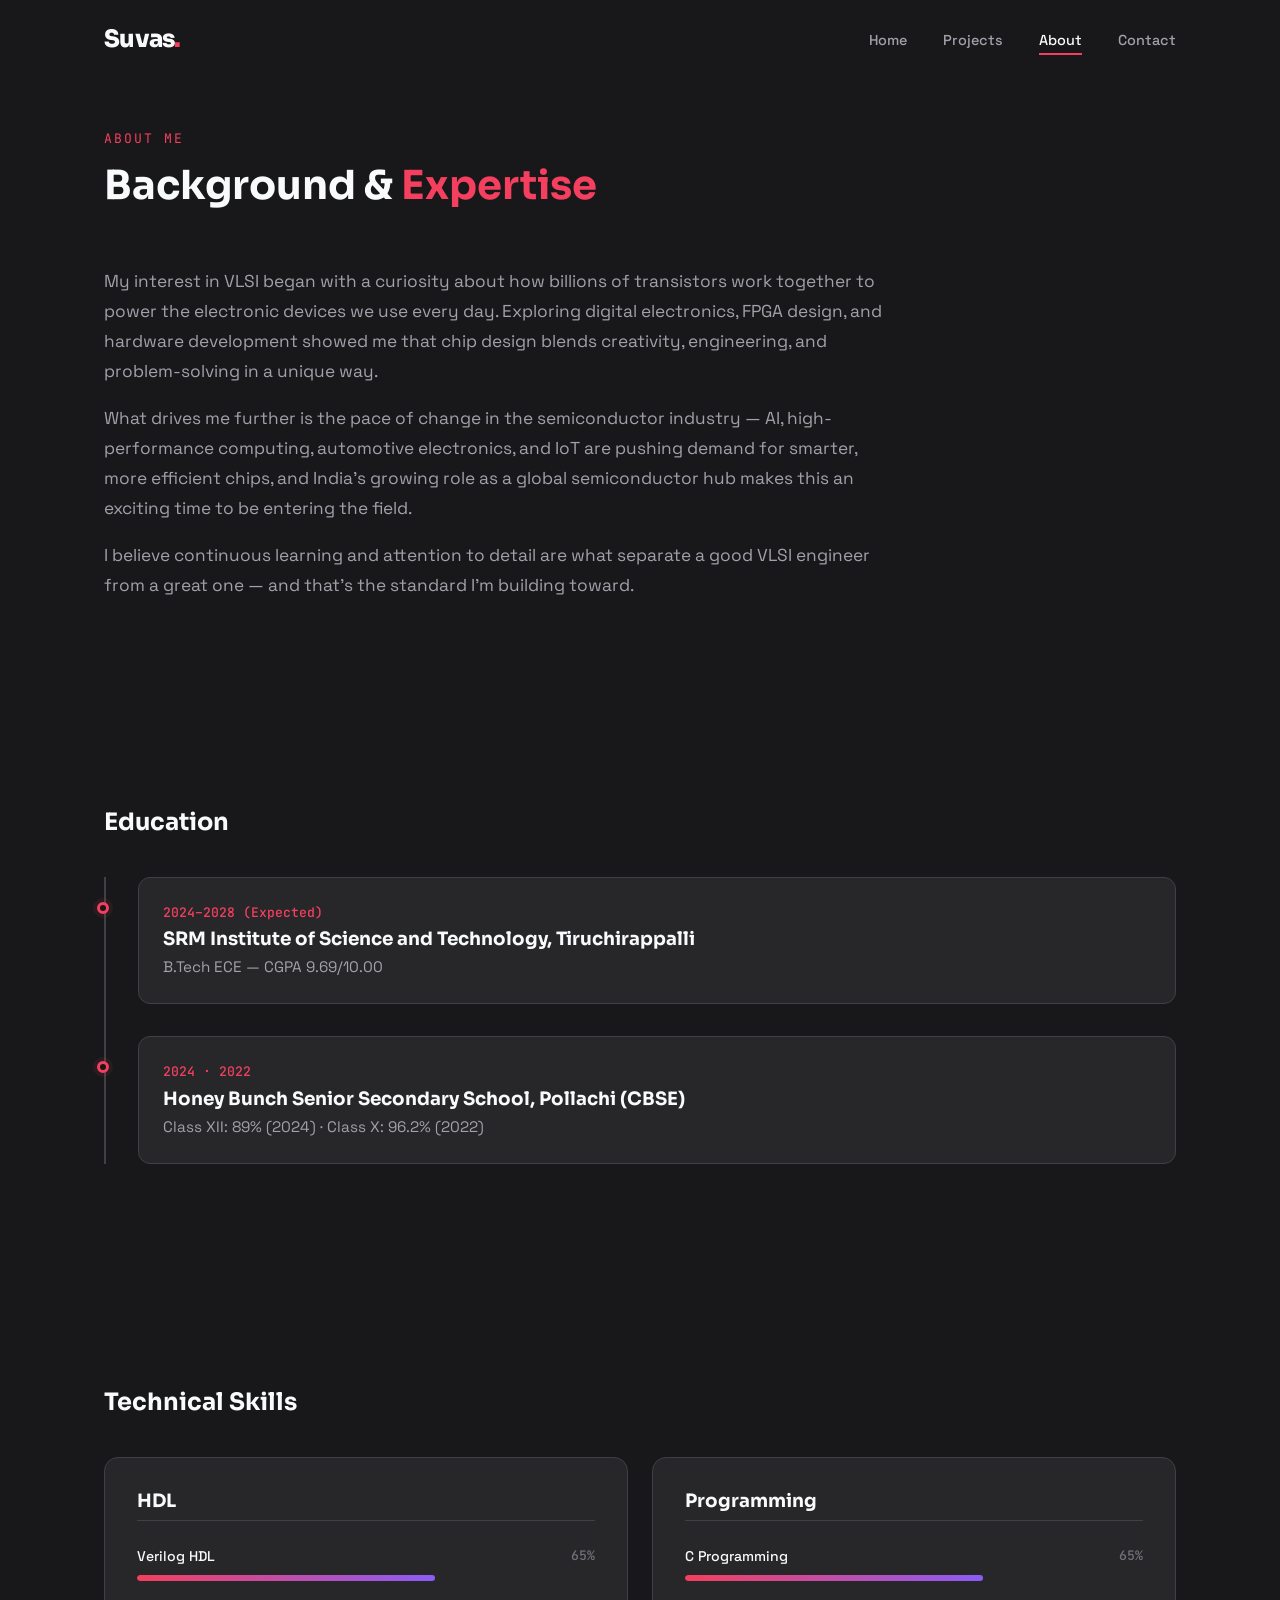
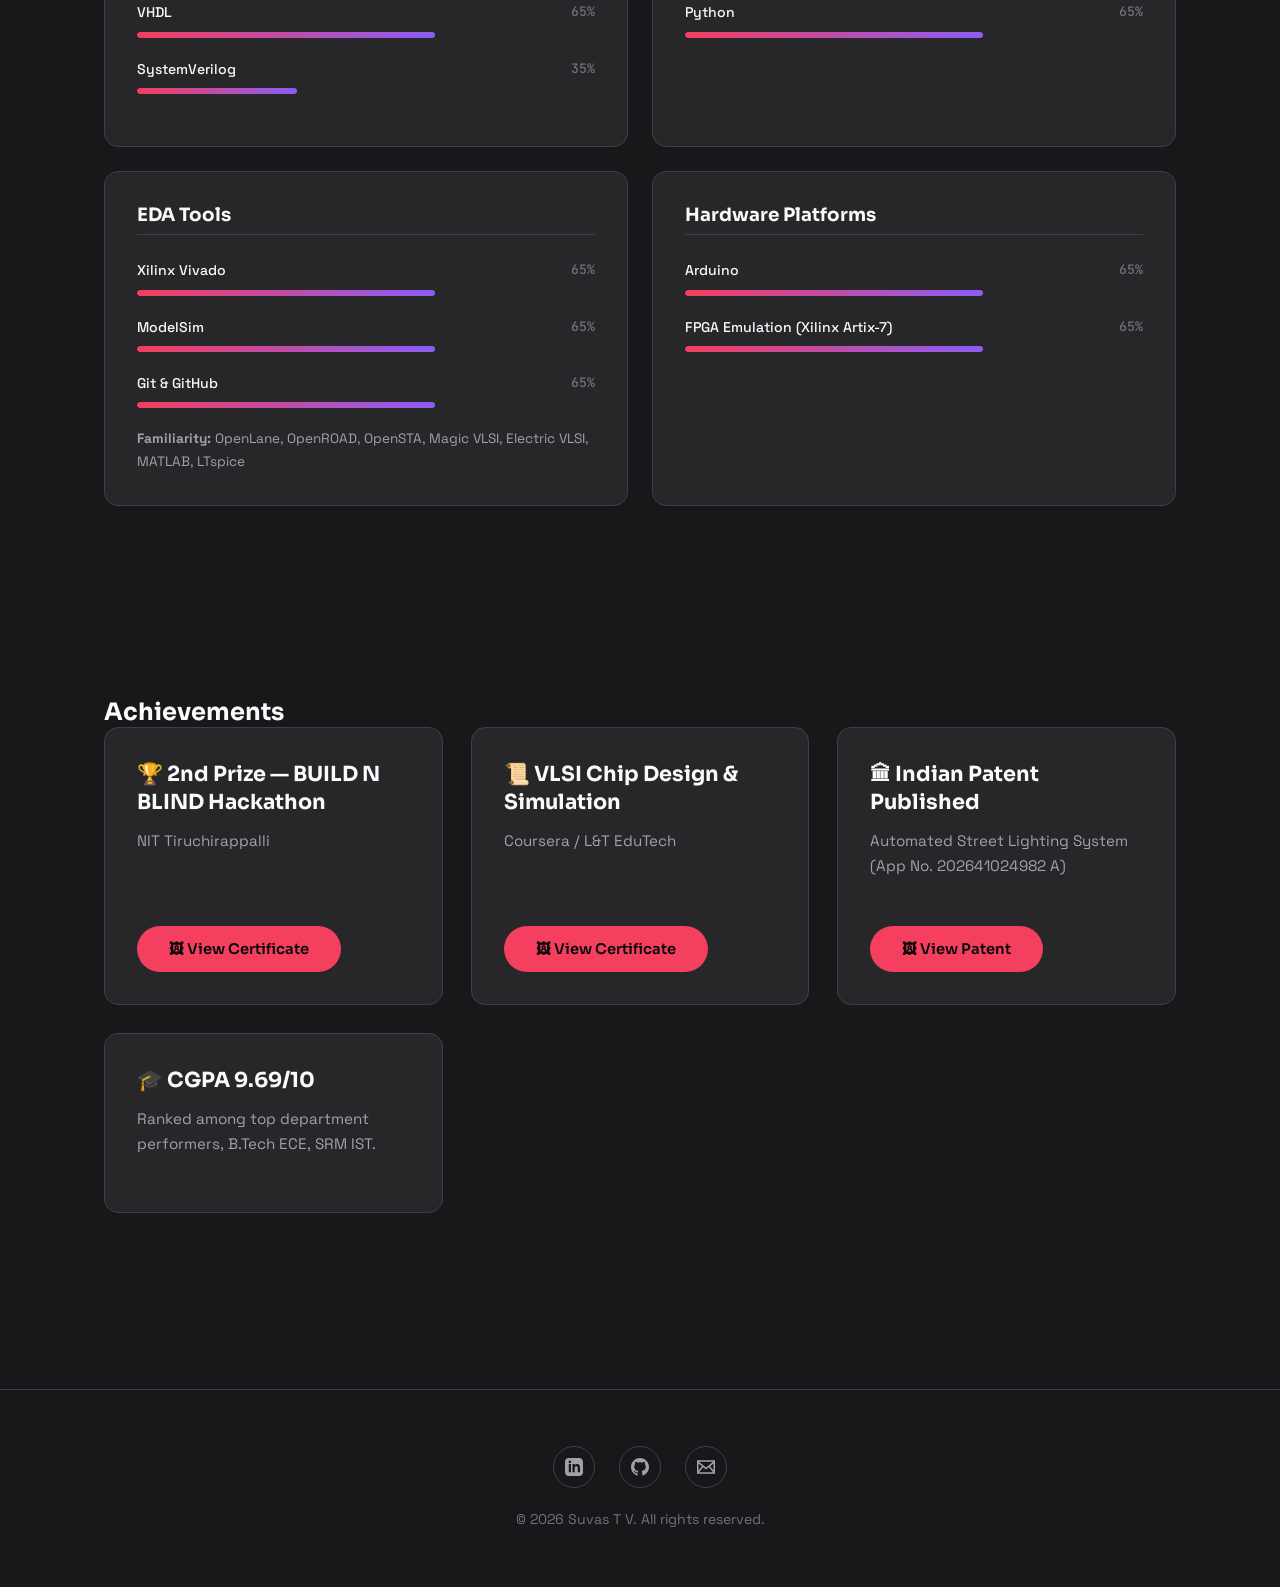
==== commit 0cf13b96: "Add files via upload" ====
--- a/about.html
+++ b/about.html
@@ -167,7 +167,7 @@
             </div>
           </div>
           <p style="color: var(--text-secondary); font-size: 0.85rem; margin-top: 0.75rem;">
-            <strong>Familiarity:</strong> OpenLane, OpenROAD, OpenSTA, Magic VLSI, MATLAB, LTspice
+            <strong>Familiarity:</strong> OpenLane, OpenROAD, OpenSTA, Magic VLSI, Electric VLSI, MATLAB, LTspice
           </p>
         </div>
 
@@ -213,6 +213,14 @@
         </div>
 
         <div class="card reveal reveal-delay-1">
+          <h3>📜 VLSI Chip Design & Simulation</h3>
+          <p>Coursera / L&T EduTech</p>
+          <div class="project-actions" style="margin-top: 1.5rem;">
+            <button class="btn btn-primary view-media-btn" data-images='[{"src":"assets/images/certificate-vlsi-electric.jpg","caption":"VLSI Chip Design and Simulation with Electric VLSI EDA Tool"}]'>🖼 View Certificate</button>
+          </div>
+        </div>
+
+        <div class="card reveal reveal-delay-2">
           <h3>🏛 Indian Patent Published</h3>
           <p>Automated Street Lighting System (App No. 202641024982 A)</p>
           <div class="project-actions" style="margin-top: 1.5rem;">
@@ -220,7 +228,7 @@
           </div>
         </div>
 
-        <div class="card reveal reveal-delay-2">
+        <div class="card reveal reveal-delay-3">
           <h3>🎓 CGPA 9.69/10</h3>
           <p>Ranked among top department performers, B.Tech ECE, SRM IST.</p>
         </div>
